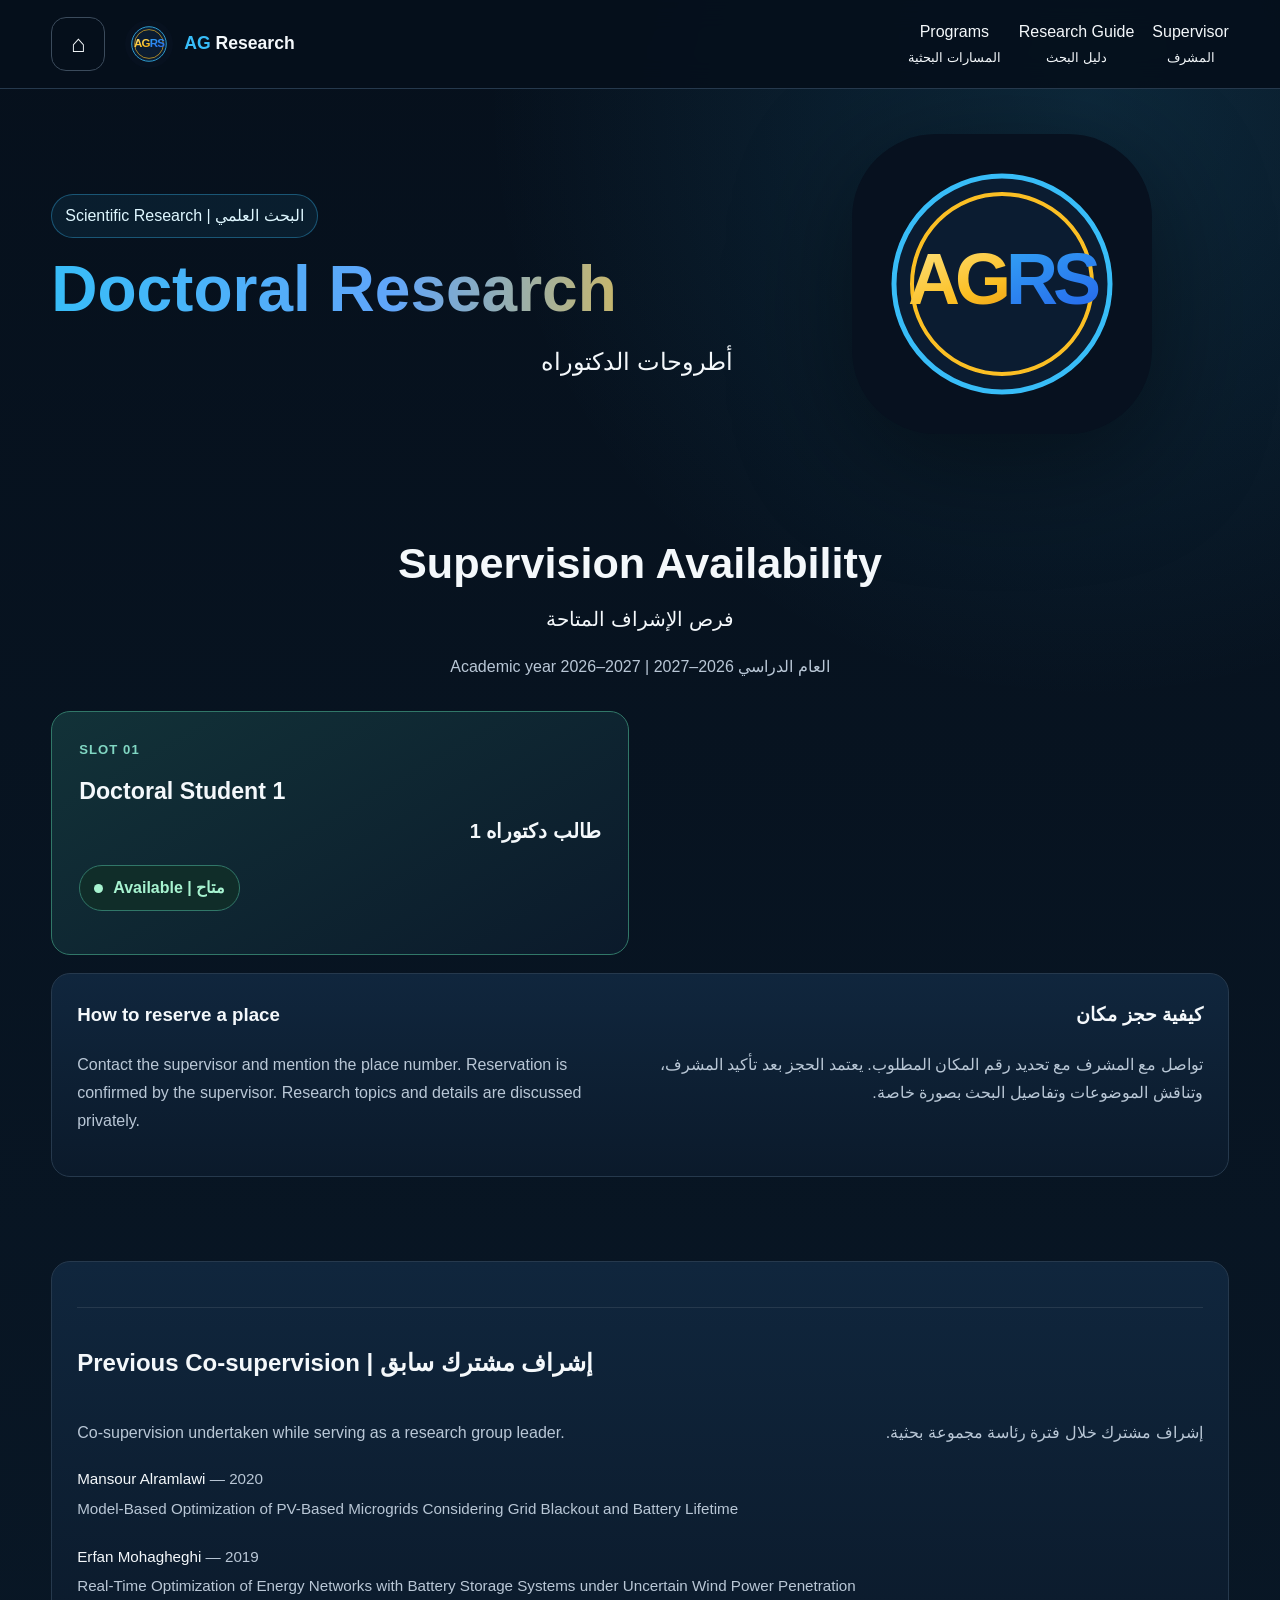
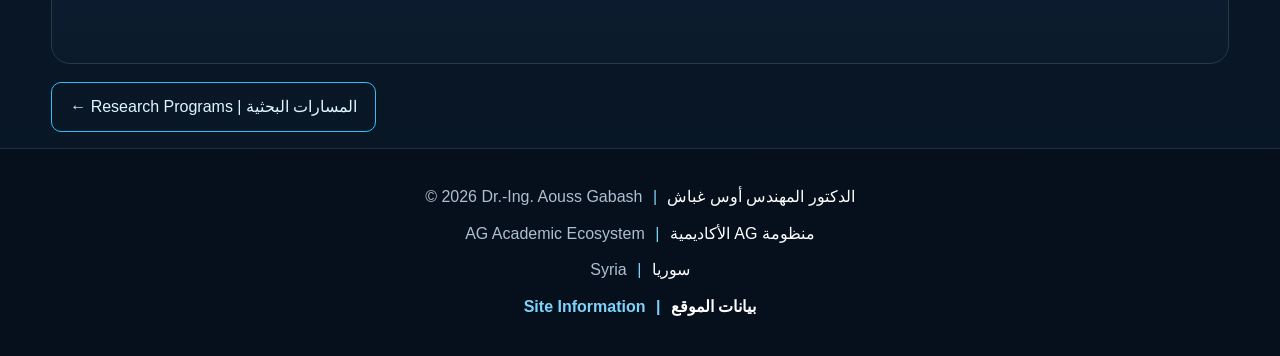
==== doctorate.html @ 70846f4e "Add doctoral thesis titles for previous co-supervised students" ====
<!doctype html><html lang="en" dir="ltr"><head><meta charset="utf-8"><meta name="viewport" content="width=device-width,initial-scale=1"><title>Doctoral Research | AG Research</title><meta name="description" content="أطروحات الدكتوراه والإشراف السابق — Dr.-Ing. Aouss Gabash"><link rel="stylesheet" href="style.css"><style>.previous-supervision{margin:20px 0;padding-top:14px;border-top:1px solid var(--line,#26394d)}.previous-supervision h4{margin:0 0 10px;font-size:1rem}.previous-supervision ul{list-style:none;margin:0;padding:0;font-size:.95rem;line-height:1.7}.previous-supervision li{padding:3px 0;overflow-wrap:anywhere}.previous-supervision .graduation-year{white-space:nowrap;color:#b9c7d6}</style><style>
#supervision-availability .supervision-slot{min-height:0;padding:27px;border-color:#317768;background:linear-gradient(150deg,#123238,#0b1a2b)}
#supervision-availability .supervision-slot .code{color:#81d7c3}
#supervision-availability .supervision-slot .ar{font-size:inherit;font-weight:inherit}
#supervision-availability .supervision-slot>div.ar{font-size:1.25rem;font-weight:700}
#supervision-availability .slot-status{display:inline-flex;align-items:center;gap:10px;color:#a7f3d0;padding:8px 14px;border:1px solid #317768;border-radius:999px;background:#102d29}
.status-dot{width:9px;height:9px;border-radius:50%;background:currentColor}
#supervision-availability .supervision-slot[data-status="reserved"]{border-color:#9b7b35;background:linear-gradient(150deg,#352d20,#0b1a2b)}
#supervision-availability .supervision-slot[data-status="reserved"] .slot-status{color:#fcd34d;border-color:#9b7b35;background:#302817}
#supervision-availability .supervision-slot[data-status="reserved"] .code{color:#fcd34d}
</style><style>.previous-supervision .thesis-title{margin:5px 0 16px;color:#b9c7d6;font-size:.95rem;line-height:1.6}</style></head><body><a class="skip" href="#main">Skip to content | إلى المحتوى</a><header><div class="container"><nav><a class="home" href="https://aoussgabash.com/" aria-label="Official website — الموقع الرسمي">⌂</a><a class="brand" href="index.html"><img src="brand/AGRS.svg" width="48" height="48" alt=""><span><b>AG</b> Research</span></a><div class="navlinks"><a href="index.html#programs">Programs<small>المسارات البحثية</small></a><a href="fundamentals.html">Research Guide<small>دليل البحث</small></a><a href="index.html#author">Supervisor<small>المشرف</small></a></div></nav></div></header><main id="main" class="container"><section class="hero"><div><span class="badge">Scientific Research | البحث العلمي</span><h1 class="gradient">Doctoral Research</h1><div class="hero-ar" lang="ar">أطروحات الدكتوراه</div></div><div class="hero-logo"><img src="brand/AGRS.svg" width="300" height="300" alt="AG Research — البحث العلمي"></div></section><section id="supervision-availability" aria-labelledby="availability-title"><div class="title"><h2 id="availability-title">Supervision Availability</h2><div class="ar" lang="ar" style="text-align:center">فرص الإشراف المتاحة</div><p>Academic year 2026–2027 | العام الدراسي 2026–2027</p></div><div class="course-grid supervision-slots"><article class="course supervision-slot" id="slot-1" data-status="available"><div class="code">SLOT 01</div><h3>Doctoral Student 1</h3><div class="ar" lang="ar" dir="rtl">طالب دكتوراه 1</div><p class="slot-status"><span class="status-dot" aria-hidden="true"></span><strong>Available | متاح</strong></p></article></div><div class="panel"><div class="pair"><div lang="en"><h3>How to reserve a place</h3><p>Contact the supervisor and mention the place number. Reservation is confirmed by the supervisor. Research topics and details are discussed privately.</p></div><div class="ar" lang="ar" dir="rtl"><h3>كيفية حجز مكان</h3><p>تواصل مع المشرف مع تحديد رقم المكان المطلوب. يعتمد الحجز بعد تأكيد المشرف، وتناقش الموضوعات وتفاصيل البحث بصورة خاصة.</p></div></div></div></section><section class="panel"><div class="previous-supervision"><h2>Previous Co-supervision | <span lang="ar" dir="rtl">إشراف مشترك سابق</span></h2><div class="pair"><p lang="en">Co-supervision undertaken while serving as a research group leader.</p><p class="ar" lang="ar" dir="rtl">إشراف مشترك خلال فترة رئاسة مجموعة بحثية.</p></div><ul lang="en" dir="ltr"><li>Mansour Alramlawi <span class="graduation-year">— 2020</span><p class="thesis-title">Model-Based Optimization of PV-Based Microgrids Considering Grid Blackout and Battery Lifetime</p></li><li>Erfan Mohagheghi <span class="graduation-year">— 2019</span><p class="thesis-title">Real-Time Optimization of Energy Networks with Battery Storage Systems under Uncertain Wind Power Penetration</p></li></ul></div></section><p><a class="button" href="index.html#programs">← Research Programs | المسارات البحثية</a></p></main><footer id="ag-central-footer" class="site-footer ag-central-footer">
<div class="ag-central-footer-inner">
<p class="ag-central-footer-line">© 2026 Dr.-Ing. Aouss Gabash <span class="ag-central-footer-sep" aria-hidden="true">|</span> <span class="ag-central-footer-ar" lang="ar" dir="rtl">الدكتور المهندس أوس غباش</span></p>
<p class="ag-central-footer-line">AG Academic Ecosystem <span class="ag-central-footer-sep" aria-hidden="true">|</span> <span class="ag-central-footer-ar" lang="ar" dir="rtl">منظومة AG الأكاديمية</span></p>
<p class="ag-central-footer-line">Syria <span class="ag-central-footer-sep" aria-hidden="true">|</span> <span class="ag-central-footer-ar" lang="ar" dir="rtl">سوريا</span></p>
<p class="ag-central-footer-line"><a class="ag-central-footer-link" href="https://aoussgabash.com/site-information.html">Site Information <span class="ag-central-footer-sep" aria-hidden="true">|</span> <span class="ag-central-footer-ar" lang="ar" dir="rtl">بيانات الموقع</span></a></p>
</div></footer></body></html>
---- style.css ----
:root{--bg:#06101c;--bg2:#091827;--panel:#10263d;--panel2:#0b1a2b;--line:#26394d;--text:#f4f8fb;--muted:#b9c7d6;--blue:#38bdf8;--gold:#fbbf24}
*{box-sizing:border-box}html{scroll-behavior:smooth}body{margin:0;font-family:Arial,Tahoma,sans-serif;background:radial-gradient(circle at 85% 5%,rgba(56,189,248,.14),transparent 28%),linear-gradient(180deg,var(--bg),var(--bg2));color:var(--text);line-height:1.75}.container{width:min(1180px,92%);margin:auto}a{color:inherit;text-decoration:none}
header{position:sticky;top:0;z-index:50;background:rgba(6,16,28,.92);backdrop-filter:blur(14px);border-bottom:1px solid var(--line)}nav{min-height:88px;display:flex;align-items:center;gap:20px}.home{width:54px;height:54px;border:1px solid #3b4b5c;border-radius:15px;display:grid;place-items:center;font-size:24px}.brand{display:flex;align-items:center;gap:11px;font-weight:800}.brand img{width:48px;height:48px;border-radius:50%}.brand span{font-size:1.1rem;line-height:1.35}.brand b{color:var(--blue)}.navlinks{margin-left:auto;display:flex;gap:25px}.navlinks a{text-align:center}.navlinks small{display:block;direction:rtl;font-size:.84rem}
.hero{display:grid;grid-template-columns:1.2fr .8fr;align-items:center;gap:42px;padding:65px 0 35px}.badge{display:inline-flex;padding:7px 13px;border-radius:999px;border:1px solid rgba(56,189,248,.35);background:rgba(56,189,248,.08);color:#dff7ff}.hero h1{font-size:clamp(2.4rem,6vw,4.7rem);line-height:1.05;margin:18px 0}.gradient{background:linear-gradient(90deg,var(--blue),#60a5fa,var(--gold));-webkit-background-clip:text;color:transparent}.hero-ar{direction:rtl;font-size:1.5rem}.hero p{color:var(--muted);max-width:760px}.hero-logo{text-align:center}.hero-logo img{width:min(300px,75vw);border-radius:28%;filter:drop-shadow(0 26px 60px rgba(0,0,0,.42))}
section{padding:48px 0}.title{text-align:center;margin-bottom:30px}.title h2{font-size:clamp(2rem,4vw,2.7rem);margin:0}.title .ar{direction:rtl;font-size:1.25rem}.title p{color:var(--muted)}
.course-grid{display:grid;grid-template-columns:repeat(2,1fr);gap:22px}.course{position:relative;display:block;min-height:260px;padding:27px;background:linear-gradient(180deg,var(--panel),var(--panel2));border:1px solid var(--line);border-radius:19px;transition:.2s}.course:hover{transform:translateY(-5px);border-color:rgba(56,189,248,.65);box-shadow:0 20px 48px rgba(0,0,0,.27)}.course:nth-child(even){border-color:rgba(251,191,36,.34);background:radial-gradient(circle at 90% 10%,rgba(251,191,36,.09),transparent 35%),linear-gradient(180deg,#172333,#0d1926)}.code{color:var(--blue);font-size:.82rem;font-weight:800;letter-spacing:.08em}.course:nth-child(even) .code{color:var(--gold)}.course h3{font-size:1.45rem;margin:9px 0 3px}.course .ar{direction:rtl;text-align:right;font-size:1.25rem;font-weight:700}.course p{color:var(--muted)}.meta{display:flex;gap:10px;flex-wrap:wrap;margin-top:18px;padding-right:155px}.pill{padding:5px 10px;border:1px solid var(--line);border-radius:999px;font-size:.78rem;color:#dff7ff}.open{position:absolute;right:25px;bottom:20px;color:#bae6fd;font-weight:800}.course:nth-child(even) .open{color:#fcd34d}.planned{opacity:.82}.planned .open{color:var(--muted)}.add-course{border-style:dashed;display:flex;align-items:center;justify-content:center;text-align:center;color:var(--muted)}.add-course strong{display:block;color:#fff;font-size:2rem}footer{border-top:1px solid var(--line);padding:48px 0;text-align:center;color:#c8d9ec}.footer-wrap{display:flex;flex-direction:column;align-items:center;gap:12px;font-size:1rem}.site-footer a{color:#55bdf7}.site-footer strong{font-weight:800}
@media(max-width:900px){.navlinks{display:none}.hero{grid-template-columns:1fr;text-align:center}.hero-logo{order:-1}.hero-logo img{width:220px}}@media(max-width:680px){.course-grid{grid-template-columns:1fr}.brand span{font-size:.9rem}.course{padding-bottom:86px}.meta{padding-right:0;margin-bottom:8px}.open{left:27px;right:auto;bottom:22px}}

/* Central footer: exact layout and typography of homepage assets/shared/ag-theme.css */
#ag-central-footer{padding:34px 0;border-top:1px solid rgba(255,255,255,.12);background:#06101c;color:#aebfd0;font-family:Arial,Helvetica,sans-serif}
#ag-central-footer .ag-central-footer-inner{width:min(1120px,calc(100% - 32px));margin-inline:auto;text-align:center}
#ag-central-footer .ag-central-footer-line{margin:0;line-height:1.8}
#ag-central-footer .ag-central-footer-line + .ag-central-footer-line{margin-top:8px}
#ag-central-footer .ag-central-footer-ar{color:#fff;direction:rtl;unicode-bidi:isolate;font-family:Tahoma,Arial,sans-serif}
#ag-central-footer .ag-central-footer-sep{margin-inline:6px;color:#7dd3fc}
#ag-central-footer .ag-central-footer-link{color:#7dd3fc;text-decoration:none;font-weight:700}
#ag-central-footer .ag-central-footer-link:hover{color:#fff;text-decoration:underline}
@media(max-width:680px){#ag-central-footer{padding:30px 0}#ag-central-footer .ag-central-footer-inner{width:min(1120px,calc(100% - 24px));font-size:.92rem}}

.actions{display:flex;flex-wrap:wrap;gap:12px;margin-top:22px}.button{display:inline-block;padding:10px 18px;border:1px solid var(--blue);border-radius:10px;color:#dff7ff}.button:hover{background:#16364d}.ar{direction:rtl;text-align:right}.pair{display:grid;grid-template-columns:1fr 1fr;gap:24px}.panel{padding:25px;border:1px solid var(--line);border-radius:19px;background:linear-gradient(180deg,var(--panel),var(--panel2));margin:18px 0}.panel h3{margin-top:0}.panel p{color:var(--muted)}.skip{position:absolute;left:-9999px}.skip:focus{left:10px;top:10px;z-index:99;background:#10263d;padding:15px}a:focus-visible,summary:focus-visible{outline:3px solid var(--gold);outline-offset:5px}summary{cursor:pointer;font-weight:700;padding:8px}.hero{padding-top:45px}.hero h1{font-size:clamp(2.3rem,5vw,4.3rem)}.navlinks{gap:18px}.open{position:static;display:block;margin-top:20px}.meta{padding-right:0}.course{min-height:250px}.subnav{display:flex;flex-wrap:wrap;gap:10px;padding-bottom:20px}.subnav a{color:var(--blue)}@media(max-width:900px){nav{flex-wrap:wrap;padding:12px 0;gap:12px}.navlinks{display:flex;width:100%;justify-content:center;gap:16px;font-size:.85rem}.hero-logo img{width:170px}.pair{grid-template-columns:1fr;gap:4px}.hero{gap:15px;padding-top:25px}.actions{justify-content:center}header{position:relative}}
/* Research introduction and complete bilingual areas */
.research-intro{margin-top:24px}.hero .research-intro p{font-family:Arial,Tahoma,sans-serif;font-size:1.08rem;line-height:1.9;font-weight:400;margin:0;max-width:none}.hero .research-intro p+p{margin-top:14px;padding-top:14px;border-top:1px solid var(--line)}.research-intro [lang="en"]{text-align:left}.research-intro [lang="ar"]{text-align:right}.research-areas{padding-top:24px}.research-area-list{list-style:none;padding:0;margin:0;border:1px solid var(--line);border-radius:19px;overflow:hidden;background:linear-gradient(180deg,var(--panel),var(--panel2))}.research-area-list li{display:grid;grid-template-columns:36px minmax(0,1fr) minmax(0,1fr);gap:22px;align-items:center;padding:21px 25px}.research-area-list li+li{border-top:1px solid var(--line)}.research-area-list li:nth-child(even){background:rgba(251,191,36,.035)}.research-area-list li>span:not(.area-number){font-family:Arial,Tahoma,sans-serif;font-size:1.05rem;line-height:1.8;font-weight:500;overflow-wrap:anywhere}.research-area-list [lang="ar"]{text-align:right}.area-number{font-size:.85rem;font-weight:700;color:var(--blue)}.research-area-list li:nth-child(even) .area-number{color:var(--gold)}@media(max-width:680px){.research-area-list li{grid-template-columns:28px minmax(0,1fr);gap:7px 12px;padding:18px}.area-number{grid-row:1 / 3;align-self:start}.research-area-list [lang="ar"]{grid-column:2}.hero .research-intro p{font-size:1rem}}

/* Academic progression across five research levels. */
#programs .course{opacity:1;border-color:var(--program-border);background:radial-gradient(circle at 90% 8%,var(--program-glow),transparent 65%),linear-gradient(160deg,var(--program-top),#0b1a2b)}
#programs .course:nth-child(1){--program-accent:#38bdf8;--program-border:#327da0;--program-glow:rgba(56,189,248,.13);--program-top:#102d43}
#programs .course:nth-child(4){--program-accent:#d5d2a4;--program-border:#858565;--program-glow:rgba(213,210,164,.12);--program-top:#252e32}
#programs .course:nth-child(5){--program-accent:#fbbf24;--program-border:#b58a2b;--program-glow:rgba(251,191,36,.20);--program-top:#3b3020}
#programs .course .code,#programs .course .open{color:var(--program-accent)}
#programs .course .pill{border-color:var(--program-border);color:var(--program-accent)}
#programs .course:hover{border-color:var(--program-accent)}

#programs .course:nth-child(2){--program-accent:#8ecfc6;--program-border:#5b9694;--program-glow:rgba(142,207,198,.14);--program-top:#19343c}

#programs .course:nth-child(3){--program-accent:#b4d0b5;--program-border:#748d78;--program-glow:rgba(180,208,181,.14);--program-top:#233531}
.academic-timeline{list-style:none;padding:0 0 0 28px;margin:30px 0 0 10px;border-left:3px solid #489ebd}
.academic-timeline>li{position:relative;padding:20px 24px;margin-bottom:18px;background:linear-gradient(120deg,#10263d,#0b1a2b);border:1px solid var(--line);border-radius:14px}
.academic-timeline>li:before{content:"";position:absolute;left:-37px;top:29px;width:13px;height:13px;border-radius:50%;background:#38bdf8;border:2px solid var(--bg)}
#academic-path h3{font-size:1.15rem;margin:0 0 10px}#academic-path p{color:var(--muted);margin:8px 0;line-height:1.85}#academic-path .ar{font-size:inherit;font-weight:inherit}
.path-junction{padding:22px;margin:25px 0;border:1px solid #739485;border-radius:12px;background:#172b30}
.postgraduate-routes{display:grid;grid-template-columns:1fr 1fr;gap:24px;align-items:start}
.postgraduate-routes article{padding:24px;border:1px solid #748d78;border-radius:16px;background:linear-gradient(135deg,#233531,#0b1a2b)}
.postgraduate-routes .pair{grid-template-columns:1fr;gap:14px}.postgraduate-routes .pair>div+div{border-top:1px solid var(--line);padding-top:14px}
.postgraduate-routes .path-master{border-color:#858565;background:linear-gradient(135deg,#35352a,#0b1a2b)}
.postgraduate-routes .path-doctorate{border-color:#b58a2b;background:linear-gradient(135deg,#3b3020,#0b1a2b)}
#academic-path .duration{color:#e5dbb4;font-weight:700}.path-doctorate h3{color:#fbbf24}.path-arrow{text-align:center;font-size:2rem;color:#fbbf24;padding:10px}.path-note{margin-top:24px;padding:18px 22px;border-top:1px solid var(--line);font-size:.9rem}
@media(max-width:680px){.postgraduate-routes{grid-template-columns:1fr}.academic-timeline{padding-left:21px;margin-left:6px}.academic-timeline>li{padding:18px}.academic-timeline>li:before{left:-30px}.path-junction{padding:18px}}
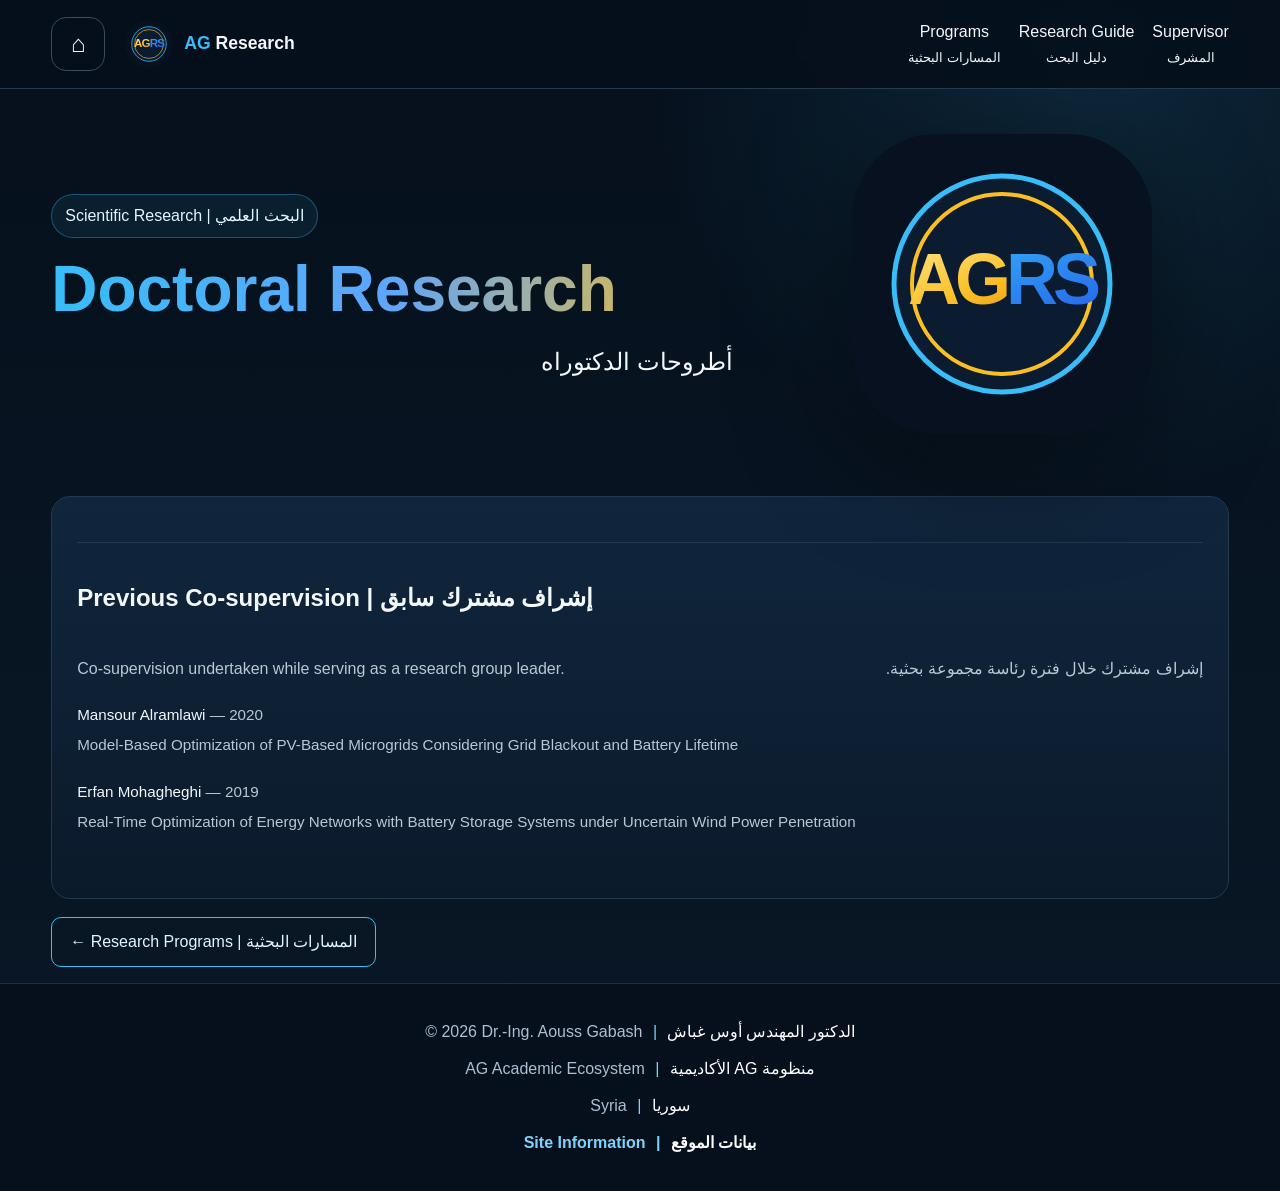
==== commit bde8f13d: "Remove supervision availability and retain previous student records" ====
--- a/doctorate.html
+++ b/doctorate.html
@@ -1,14 +1,4 @@
-<!doctype html><html lang="en" dir="ltr"><head><meta charset="utf-8"><meta name="viewport" content="width=device-width,initial-scale=1"><title>Doctoral Research | AG Research</title><meta name="description" content="أطروحات الدكتوراه والإشراف السابق — Dr.-Ing. Aouss Gabash"><link rel="stylesheet" href="style.css"><style>.previous-supervision{margin:20px 0;padding-top:14px;border-top:1px solid var(--line,#26394d)}.previous-supervision h4{margin:0 0 10px;font-size:1rem}.previous-supervision ul{list-style:none;margin:0;padding:0;font-size:.95rem;line-height:1.7}.previous-supervision li{padding:3px 0;overflow-wrap:anywhere}.previous-supervision .graduation-year{white-space:nowrap;color:#b9c7d6}</style><style>
-#supervision-availability .supervision-slot{min-height:0;padding:27px;border-color:#317768;background:linear-gradient(150deg,#123238,#0b1a2b)}
-#supervision-availability .supervision-slot .code{color:#81d7c3}
-#supervision-availability .supervision-slot .ar{font-size:inherit;font-weight:inherit}
-#supervision-availability .supervision-slot>div.ar{font-size:1.25rem;font-weight:700}
-#supervision-availability .slot-status{display:inline-flex;align-items:center;gap:10px;color:#a7f3d0;padding:8px 14px;border:1px solid #317768;border-radius:999px;background:#102d29}
-.status-dot{width:9px;height:9px;border-radius:50%;background:currentColor}
-#supervision-availability .supervision-slot[data-status="reserved"]{border-color:#9b7b35;background:linear-gradient(150deg,#352d20,#0b1a2b)}
-#supervision-availability .supervision-slot[data-status="reserved"] .slot-status{color:#fcd34d;border-color:#9b7b35;background:#302817}
-#supervision-availability .supervision-slot[data-status="reserved"] .code{color:#fcd34d}
-</style><style>.previous-supervision .thesis-title{margin:5px 0 16px;color:#b9c7d6;font-size:.95rem;line-height:1.6}</style></head><body><a class="skip" href="#main">Skip to content | إلى المحتوى</a><header><div class="container"><nav><a class="home" href="https://aoussgabash.com/" aria-label="Official website — الموقع الرسمي">⌂</a><a class="brand" href="index.html"><img src="brand/AGRS.svg" width="48" height="48" alt=""><span><b>AG</b> Research</span></a><div class="navlinks"><a href="index.html#programs">Programs<small>المسارات البحثية</small></a><a href="fundamentals.html">Research Guide<small>دليل البحث</small></a><a href="index.html#author">Supervisor<small>المشرف</small></a></div></nav></div></header><main id="main" class="container"><section class="hero"><div><span class="badge">Scientific Research | البحث العلمي</span><h1 class="gradient">Doctoral Research</h1><div class="hero-ar" lang="ar">أطروحات الدكتوراه</div></div><div class="hero-logo"><img src="brand/AGRS.svg" width="300" height="300" alt="AG Research — البحث العلمي"></div></section><section id="supervision-availability" aria-labelledby="availability-title"><div class="title"><h2 id="availability-title">Supervision Availability</h2><div class="ar" lang="ar" style="text-align:center">فرص الإشراف المتاحة</div><p>Academic year 2026–2027 | العام الدراسي 2026–2027</p></div><div class="course-grid supervision-slots"><article class="course supervision-slot" id="slot-1" data-status="available"><div class="code">SLOT 01</div><h3>Doctoral Student 1</h3><div class="ar" lang="ar" dir="rtl">طالب دكتوراه 1</div><p class="slot-status"><span class="status-dot" aria-hidden="true"></span><strong>Available | متاح</strong></p></article></div><div class="panel"><div class="pair"><div lang="en"><h3>How to reserve a place</h3><p>Contact the supervisor and mention the place number. Reservation is confirmed by the supervisor. Research topics and details are discussed privately.</p></div><div class="ar" lang="ar" dir="rtl"><h3>كيفية حجز مكان</h3><p>تواصل مع المشرف مع تحديد رقم المكان المطلوب. يعتمد الحجز بعد تأكيد المشرف، وتناقش الموضوعات وتفاصيل البحث بصورة خاصة.</p></div></div></div></section><section class="panel"><div class="previous-supervision"><h2>Previous Co-supervision | <span lang="ar" dir="rtl">إشراف مشترك سابق</span></h2><div class="pair"><p lang="en">Co-supervision undertaken while serving as a research group leader.</p><p class="ar" lang="ar" dir="rtl">إشراف مشترك خلال فترة رئاسة مجموعة بحثية.</p></div><ul lang="en" dir="ltr"><li>Mansour Alramlawi <span class="graduation-year">— 2020</span><p class="thesis-title">Model-Based Optimization of PV-Based Microgrids Considering Grid Blackout and Battery Lifetime</p></li><li>Erfan Mohagheghi <span class="graduation-year">— 2019</span><p class="thesis-title">Real-Time Optimization of Energy Networks with Battery Storage Systems under Uncertain Wind Power Penetration</p></li></ul></div></section><p><a class="button" href="index.html#programs">← Research Programs | المسارات البحثية</a></p></main><footer id="ag-central-footer" class="site-footer ag-central-footer">
+<!doctype html><html lang="en" dir="ltr"><head><meta charset="utf-8"><meta name="viewport" content="width=device-width,initial-scale=1"><title>Doctoral Research | AG Research</title><meta name="description" content="أطروحات الدكتوراه والإشراف السابق — Dr.-Ing. Aouss Gabash"><link rel="stylesheet" href="style.css"><style>.previous-supervision{margin:20px 0;padding-top:14px;border-top:1px solid var(--line,#26394d)}.previous-supervision h4{margin:0 0 10px;font-size:1rem}.previous-supervision ul{list-style:none;margin:0;padding:0;font-size:.95rem;line-height:1.7}.previous-supervision li{padding:3px 0;overflow-wrap:anywhere}.previous-supervision .graduation-year{white-space:nowrap;color:#b9c7d6}</style><style>.previous-supervision .thesis-title{margin:5px 0 16px;color:#b9c7d6;font-size:.95rem;line-height:1.6}</style></head><body><a class="skip" href="#main">Skip to content | إلى المحتوى</a><header><div class="container"><nav><a class="home" href="https://aoussgabash.com/" aria-label="Official website — الموقع الرسمي">⌂</a><a class="brand" href="index.html"><img src="brand/AGRS.svg" width="48" height="48" alt=""><span><b>AG</b> Research</span></a><div class="navlinks"><a href="index.html#programs">Programs<small>المسارات البحثية</small></a><a href="fundamentals.html">Research Guide<small>دليل البحث</small></a><a href="index.html#author">Supervisor<small>المشرف</small></a></div></nav></div></header><main id="main" class="container"><section class="hero"><div><span class="badge">Scientific Research | البحث العلمي</span><h1 class="gradient">Doctoral Research</h1><div class="hero-ar" lang="ar">أطروحات الدكتوراه</div></div><div class="hero-logo"><img src="brand/AGRS.svg" width="300" height="300" alt="AG Research — البحث العلمي"></div></section><section class="panel"><div class="previous-supervision"><h2>Previous Co-supervision | <span lang="ar" dir="rtl">إشراف مشترك سابق</span></h2><div class="pair"><p lang="en">Co-supervision undertaken while serving as a research group leader.</p><p class="ar" lang="ar" dir="rtl">إشراف مشترك خلال فترة رئاسة مجموعة بحثية.</p></div><ul lang="en" dir="ltr"><li>Mansour Alramlawi <span class="graduation-year">— 2020</span><p class="thesis-title">Model-Based Optimization of PV-Based Microgrids Considering Grid Blackout and Battery Lifetime</p></li><li>Erfan Mohagheghi <span class="graduation-year">— 2019</span><p class="thesis-title">Real-Time Optimization of Energy Networks with Battery Storage Systems under Uncertain Wind Power Penetration</p></li></ul></div></section><p><a class="button" href="index.html#programs">← Research Programs | المسارات البحثية</a></p></main><footer id="ag-central-footer" class="site-footer ag-central-footer">
 <div class="ag-central-footer-inner">
 <p class="ag-central-footer-line">© 2026 Dr.-Ing. Aouss Gabash <span class="ag-central-footer-sep" aria-hidden="true">|</span> <span class="ag-central-footer-ar" lang="ar" dir="rtl">الدكتور المهندس أوس غباش</span></p>
 <p class="ag-central-footer-line">AG Academic Ecosystem <span class="ag-central-footer-sep" aria-hidden="true">|</span> <span class="ag-central-footer-ar" lang="ar" dir="rtl">منظومة AG الأكاديمية</span></p>
--- a/style.css
+++ b/style.css
@@ -22,27 +22,44 @@
 /* Research introduction and complete bilingual areas */
 .research-intro{margin-top:24px}.hero .research-intro p{font-family:Arial,Tahoma,sans-serif;font-size:1.08rem;line-height:1.9;font-weight:400;margin:0;max-width:none}.hero .research-intro p+p{margin-top:14px;padding-top:14px;border-top:1px solid var(--line)}.research-intro [lang="en"]{text-align:left}.research-intro [lang="ar"]{text-align:right}.research-areas{padding-top:24px}.research-area-list{list-style:none;padding:0;margin:0;border:1px solid var(--line);border-radius:19px;overflow:hidden;background:linear-gradient(180deg,var(--panel),var(--panel2))}.research-area-list li{display:grid;grid-template-columns:36px minmax(0,1fr) minmax(0,1fr);gap:22px;align-items:center;padding:21px 25px}.research-area-list li+li{border-top:1px solid var(--line)}.research-area-list li:nth-child(even){background:rgba(251,191,36,.035)}.research-area-list li>span:not(.area-number){font-family:Arial,Tahoma,sans-serif;font-size:1.05rem;line-height:1.8;font-weight:500;overflow-wrap:anywhere}.research-area-list [lang="ar"]{text-align:right}.area-number{font-size:.85rem;font-weight:700;color:var(--blue)}.research-area-list li:nth-child(even) .area-number{color:var(--gold)}@media(max-width:680px){.research-area-list li{grid-template-columns:28px minmax(0,1fr);gap:7px 12px;padding:18px}.area-number{grid-row:1 / 3;align-self:start}.research-area-list [lang="ar"]{grid-column:2}.hero .research-intro p{font-size:1rem}}
 
-/* Academic progression across five research levels. */
+/* Academic progression across four research levels. */
 #programs .course{opacity:1;border-color:var(--program-border);background:radial-gradient(circle at 90% 8%,var(--program-glow),transparent 65%),linear-gradient(160deg,var(--program-top),#0b1a2b)}
-#programs .course:nth-child(1){--program-accent:#38bdf8;--program-border:#327da0;--program-glow:rgba(56,189,248,.13);--program-top:#102d43}
-#programs .course:nth-child(4){--program-accent:#d5d2a4;--program-border:#858565;--program-glow:rgba(213,210,164,.12);--program-top:#252e32}
-#programs .course:nth-child(5){--program-accent:#fbbf24;--program-border:#b58a2b;--program-glow:rgba(251,191,36,.20);--program-top:#3b3020}
+#programs .course:nth-child(1),#academic-path .academic-timeline>li:nth-child(3){--program-accent:#38bdf8;--program-border:#327da0;--program-glow:rgba(56,189,248,.13);--program-top:#102d43}
+#programs .course:nth-child(3),#academic-path .path-master{--program-accent:#d5d2a4;--program-border:#858565;--program-glow:rgba(213,210,164,.12);--program-top:#252e32}
+#programs .course:nth-child(4),#academic-path .path-doctorate{--program-accent:#fbbf24;--program-border:#b58a2b;--program-glow:rgba(251,191,36,.20);--program-top:#3b3020}
 #programs .course .code,#programs .course .open{color:var(--program-accent)}
 #programs .course .pill{border-color:var(--program-border);color:var(--program-accent)}
 #programs .course:hover{border-color:var(--program-accent)}
 
-#programs .course:nth-child(2){--program-accent:#8ecfc6;--program-border:#5b9694;--program-glow:rgba(142,207,198,.14);--program-top:#19343c}
+#programs .course:nth-child(2),#academic-path .academic-timeline>li:nth-child(5){--program-accent:#8ecfc6;--program-border:#5b9694;--program-glow:rgba(142,207,198,.14);--program-top:#19343c}
 
-#programs .course:nth-child(3){--program-accent:#b4d0b5;--program-border:#748d78;--program-glow:rgba(180,208,181,.14);--program-top:#233531}
+
 .academic-timeline{list-style:none;padding:0 0 0 28px;margin:30px 0 0 10px;border-left:3px solid #489ebd}
 .academic-timeline>li{position:relative;padding:20px 24px;margin-bottom:18px;background:linear-gradient(120deg,#10263d,#0b1a2b);border:1px solid var(--line);border-radius:14px}
 .academic-timeline>li:before{content:"";position:absolute;left:-37px;top:29px;width:13px;height:13px;border-radius:50%;background:#38bdf8;border:2px solid var(--bg)}
 #academic-path h3{font-size:1.15rem;margin:0 0 10px}#academic-path p{color:var(--muted);margin:8px 0;line-height:1.85}#academic-path .ar{font-size:inherit;font-weight:inherit}
 .path-junction{padding:22px;margin:25px 0;border:1px solid #739485;border-radius:12px;background:#172b30}
-.postgraduate-routes{display:grid;grid-template-columns:1fr 1fr;gap:24px;align-items:start}
+.postgraduate-routes{display:grid;grid-template-columns:1fr;gap:24px;align-items:start}
 .postgraduate-routes article{padding:24px;border:1px solid #748d78;border-radius:16px;background:linear-gradient(135deg,#233531,#0b1a2b)}
 .postgraduate-routes .pair{grid-template-columns:1fr;gap:14px}.postgraduate-routes .pair>div+div{border-top:1px solid var(--line);padding-top:14px}
 .postgraduate-routes .path-master{border-color:#858565;background:linear-gradient(135deg,#35352a,#0b1a2b)}
 .postgraduate-routes .path-doctorate{border-color:#b58a2b;background:linear-gradient(135deg,#3b3020,#0b1a2b)}
 #academic-path .duration{color:#e5dbb4;font-weight:700}.path-doctorate h3{color:#fbbf24}.path-arrow{text-align:center;font-size:2rem;color:#fbbf24;padding:10px}.path-note{margin-top:24px;padding:18px 22px;border-top:1px solid var(--line);font-size:.9rem}
 @media(max-width:680px){.postgraduate-routes{grid-template-columns:1fr}.academic-timeline{padding-left:21px;margin-left:6px}.academic-timeline>li{padding:18px}.academic-timeline>li:before{left:-30px}.path-junction{padding:18px}}
+
+/* Match academic milestones to their research program colors. */
+#academic-path .academic-timeline>li:nth-child(3),
+#academic-path .academic-timeline>li:nth-child(5),
+#academic-path .path-master,
+#academic-path .path-doctorate{
+border-color:var(--program-border);
+background:radial-gradient(circle at 90% 8%,var(--program-glow),transparent 65%),linear-gradient(160deg,var(--program-top),#0b1a2b);
+}
+#academic-path .academic-timeline>li:nth-child(3) h3,
+#academic-path .academic-timeline>li:nth-child(5) h3,
+#academic-path .path-master h3,
+#academic-path .path-doctorate h3,
+#academic-path .path-master .duration,
+#academic-path .path-doctorate .duration{color:var(--program-accent)}
+#academic-path .academic-timeline>li:nth-child(3):before,
+#academic-path .academic-timeline>li:nth-child(5):before{background:var(--program-accent)}
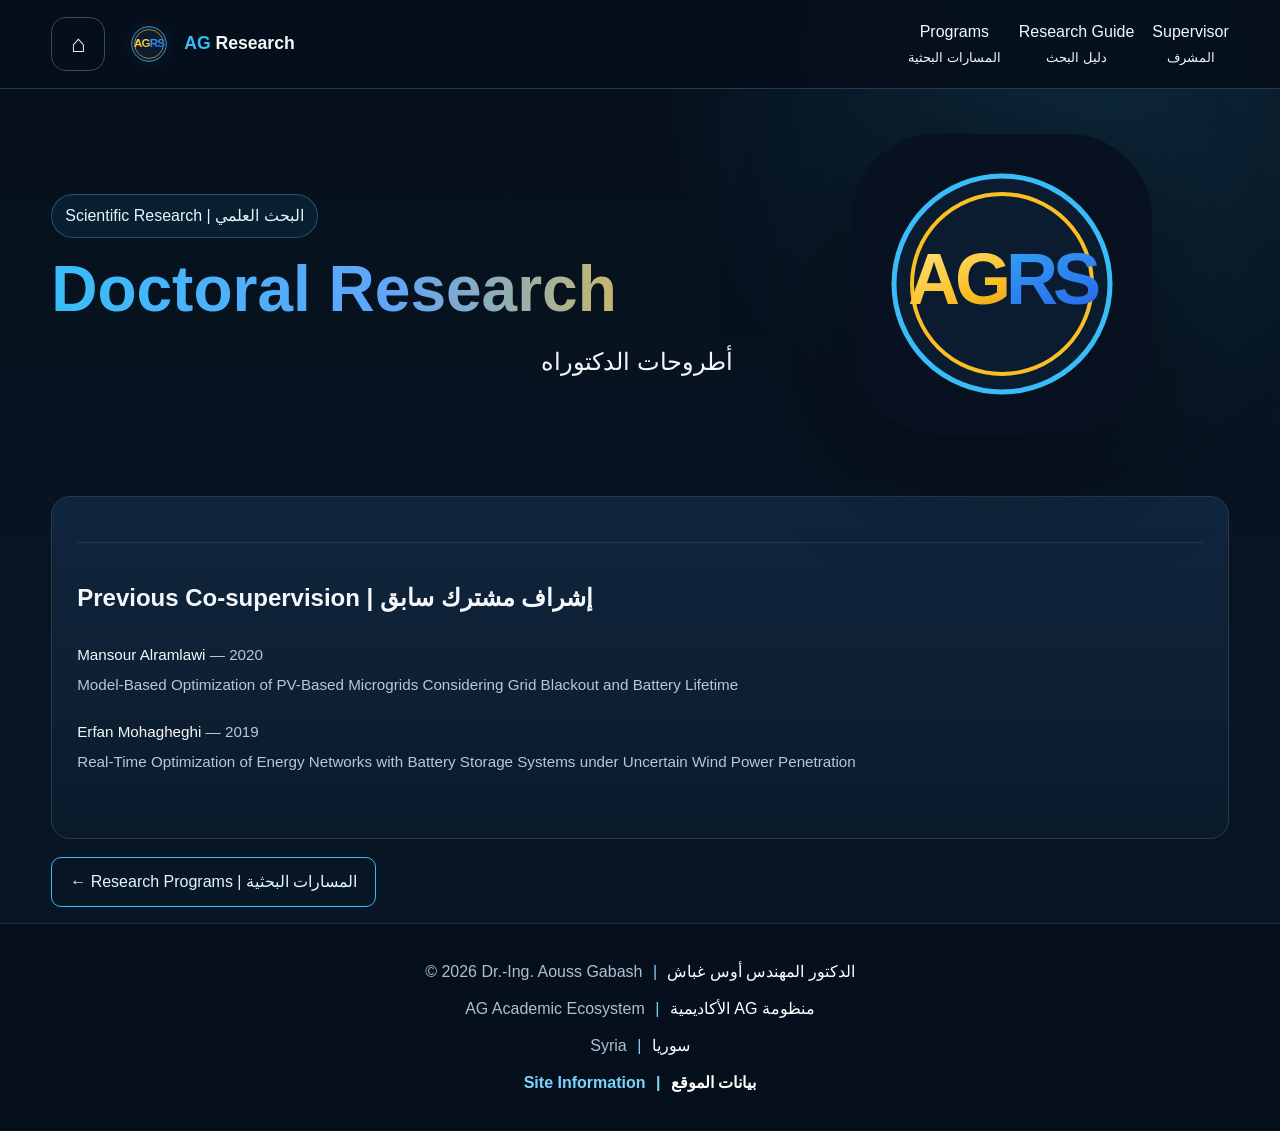
==== commit 552e0fad: "Remove bilingual research group leader note from doctorate page" ====
--- a/doctorate.html
+++ b/doctorate.html
@@ -1,4 +1,4 @@
-<!doctype html><html lang="en" dir="ltr"><head><meta charset="utf-8"><meta name="viewport" content="width=device-width,initial-scale=1"><title>Doctoral Research | AG Research</title><meta name="description" content="أطروحات الدكتوراه والإشراف السابق — Dr.-Ing. Aouss Gabash"><link rel="stylesheet" href="style.css"><style>.previous-supervision{margin:20px 0;padding-top:14px;border-top:1px solid var(--line,#26394d)}.previous-supervision h4{margin:0 0 10px;font-size:1rem}.previous-supervision ul{list-style:none;margin:0;padding:0;font-size:.95rem;line-height:1.7}.previous-supervision li{padding:3px 0;overflow-wrap:anywhere}.previous-supervision .graduation-year{white-space:nowrap;color:#b9c7d6}</style><style>.previous-supervision .thesis-title{margin:5px 0 16px;color:#b9c7d6;font-size:.95rem;line-height:1.6}</style></head><body><a class="skip" href="#main">Skip to content | إلى المحتوى</a><header><div class="container"><nav><a class="home" href="https://aoussgabash.com/" aria-label="Official website — الموقع الرسمي">⌂</a><a class="brand" href="index.html"><img src="brand/AGRS.svg" width="48" height="48" alt=""><span><b>AG</b> Research</span></a><div class="navlinks"><a href="index.html#programs">Programs<small>المسارات البحثية</small></a><a href="fundamentals.html">Research Guide<small>دليل البحث</small></a><a href="index.html#author">Supervisor<small>المشرف</small></a></div></nav></div></header><main id="main" class="container"><section class="hero"><div><span class="badge">Scientific Research | البحث العلمي</span><h1 class="gradient">Doctoral Research</h1><div class="hero-ar" lang="ar">أطروحات الدكتوراه</div></div><div class="hero-logo"><img src="brand/AGRS.svg" width="300" height="300" alt="AG Research — البحث العلمي"></div></section><section class="panel"><div class="previous-supervision"><h2>Previous Co-supervision | <span lang="ar" dir="rtl">إشراف مشترك سابق</span></h2><div class="pair"><p lang="en">Co-supervision undertaken while serving as a research group leader.</p><p class="ar" lang="ar" dir="rtl">إشراف مشترك خلال فترة رئاسة مجموعة بحثية.</p></div><ul lang="en" dir="ltr"><li>Mansour Alramlawi <span class="graduation-year">— 2020</span><p class="thesis-title">Model-Based Optimization of PV-Based Microgrids Considering Grid Blackout and Battery Lifetime</p></li><li>Erfan Mohagheghi <span class="graduation-year">— 2019</span><p class="thesis-title">Real-Time Optimization of Energy Networks with Battery Storage Systems under Uncertain Wind Power Penetration</p></li></ul></div></section><p><a class="button" href="index.html#programs">← Research Programs | المسارات البحثية</a></p></main><footer id="ag-central-footer" class="site-footer ag-central-footer">
+<!doctype html><html lang="en" dir="ltr"><head><meta charset="utf-8"><meta name="viewport" content="width=device-width,initial-scale=1"><title>Doctoral Research | AG Research</title><meta name="description" content="أطروحات الدكتوراه والإشراف السابق — Dr.-Ing. Aouss Gabash"><link rel="stylesheet" href="style.css"><style>.previous-supervision{margin:20px 0;padding-top:14px;border-top:1px solid var(--line,#26394d)}.previous-supervision h4{margin:0 0 10px;font-size:1rem}.previous-supervision ul{list-style:none;margin:0;padding:0;font-size:.95rem;line-height:1.7}.previous-supervision li{padding:3px 0;overflow-wrap:anywhere}.previous-supervision .graduation-year{white-space:nowrap;color:#b9c7d6}</style><style>.previous-supervision .thesis-title{margin:5px 0 16px;color:#b9c7d6;font-size:.95rem;line-height:1.6}</style></head><body><a class="skip" href="#main">Skip to content | إلى المحتوى</a><header><div class="container"><nav><a class="home" href="https://aoussgabash.com/" aria-label="Official website — الموقع الرسمي">⌂</a><a class="brand" href="index.html"><img src="brand/AGRS.svg" width="48" height="48" alt=""><span><b>AG</b> Research</span></a><div class="navlinks"><a href="index.html#programs">Programs<small>المسارات البحثية</small></a><a href="fundamentals.html">Research Guide<small>دليل البحث</small></a><a href="index.html#author">Supervisor<small>المشرف</small></a></div></nav></div></header><main id="main" class="container"><section class="hero"><div><span class="badge">Scientific Research | البحث العلمي</span><h1 class="gradient">Doctoral Research</h1><div class="hero-ar" lang="ar">أطروحات الدكتوراه</div></div><div class="hero-logo"><img src="brand/AGRS.svg" width="300" height="300" alt="AG Research — البحث العلمي"></div></section><section class="panel"><div class="previous-supervision"><h2>Previous Co-supervision | <span lang="ar" dir="rtl">إشراف مشترك سابق</span></h2><ul lang="en" dir="ltr"><li>Mansour Alramlawi <span class="graduation-year">— 2020</span><p class="thesis-title">Model-Based Optimization of PV-Based Microgrids Considering Grid Blackout and Battery Lifetime</p></li><li>Erfan Mohagheghi <span class="graduation-year">— 2019</span><p class="thesis-title">Real-Time Optimization of Energy Networks with Battery Storage Systems under Uncertain Wind Power Penetration</p></li></ul></div></section><p><a class="button" href="index.html#programs">← Research Programs | المسارات البحثية</a></p></main><footer id="ag-central-footer" class="site-footer ag-central-footer">
 <div class="ag-central-footer-inner">
 <p class="ag-central-footer-line">© 2026 Dr.-Ing. Aouss Gabash <span class="ag-central-footer-sep" aria-hidden="true">|</span> <span class="ag-central-footer-ar" lang="ar" dir="rtl">الدكتور المهندس أوس غباش</span></p>
 <p class="ag-central-footer-line">AG Academic Ecosystem <span class="ag-central-footer-sep" aria-hidden="true">|</span> <span class="ag-central-footer-ar" lang="ar" dir="rtl">منظومة AG الأكاديمية</span></p>
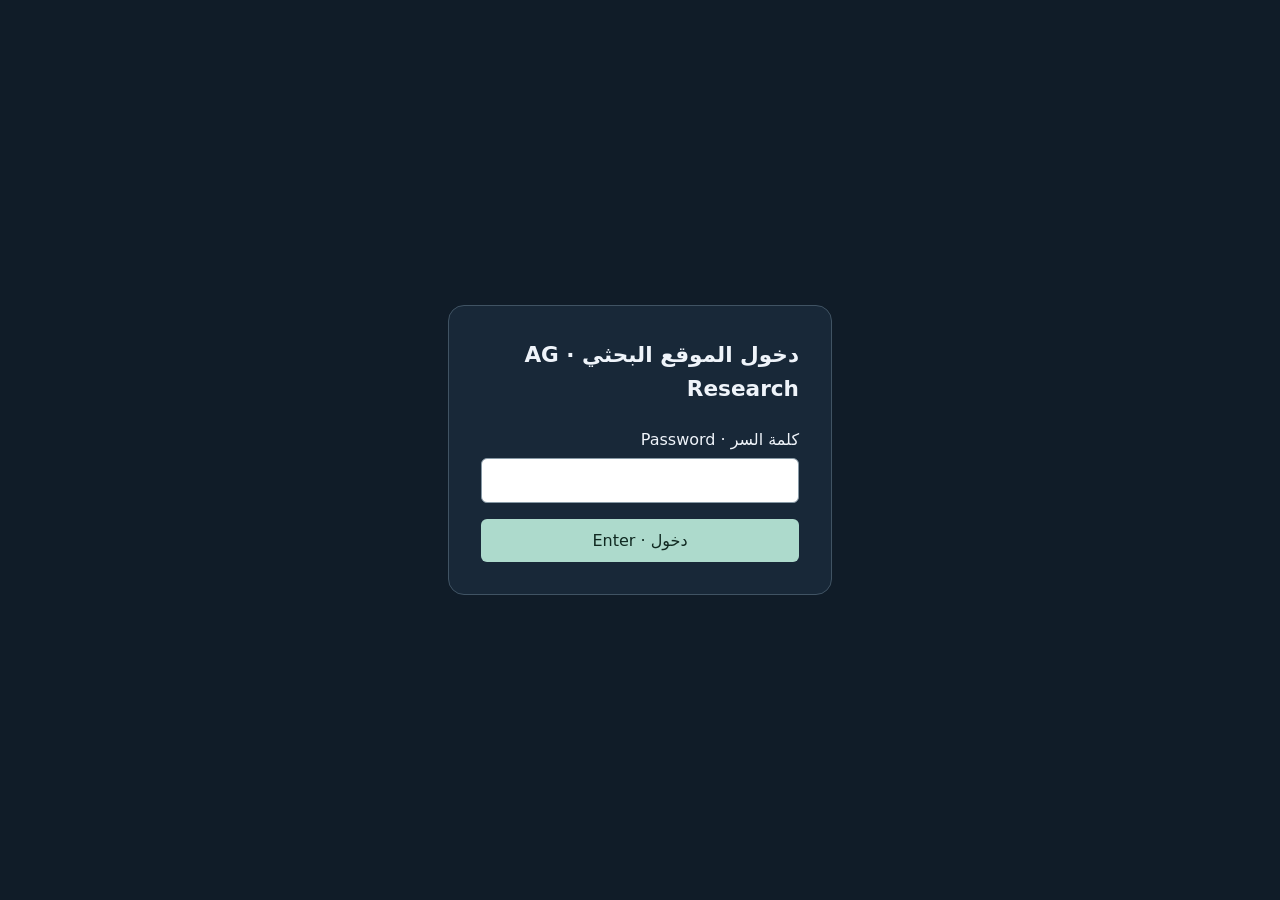
==== commit 24165c92: "Protect all research site pages with a shared password" ====
--- a/doctorate.html
+++ b/doctorate.html
@@ -1,7 +1 @@
-<!doctype html><html lang="en" dir="ltr"><head><meta charset="utf-8"><meta name="viewport" content="width=device-width,initial-scale=1"><title>Doctoral Research | AG Research</title><meta name="description" content="أطروحات الدكتوراه والإشراف السابق — Dr.-Ing. Aouss Gabash"><link rel="stylesheet" href="style.css"><style>.previous-supervision{margin:20px 0;padding-top:14px;border-top:1px solid var(--line,#26394d)}.previous-supervision h4{margin:0 0 10px;font-size:1rem}.previous-supervision ul{list-style:none;margin:0;padding:0;font-size:.95rem;line-height:1.7}.previous-supervision li{padding:3px 0;overflow-wrap:anywhere}.previous-supervision .graduation-year{white-space:nowrap;color:#b9c7d6}</style><style>.previous-supervision .thesis-title{margin:5px 0 16px;color:#b9c7d6;font-size:.95rem;line-height:1.6}</style></head><body><a class="skip" href="#main">Skip to content | إلى المحتوى</a><header><div class="container"><nav><a class="home" href="https://aoussgabash.com/" aria-label="Official website — الموقع الرسمي">⌂</a><a class="brand" href="index.html"><img src="brand/AGRS.svg" width="48" height="48" alt=""><span><b>AG</b> Research</span></a><div class="navlinks"><a href="index.html#programs">Programs<small>المسارات البحثية</small></a><a href="fundamentals.html">Research Guide<small>دليل البحث</small></a><a href="index.html#author">Supervisor<small>المشرف</small></a></div></nav></div></header><main id="main" class="container"><section class="hero"><div><span class="badge">Scientific Research | البحث العلمي</span><h1 class="gradient">Doctoral Research</h1><div class="hero-ar" lang="ar">أطروحات الدكتوراه</div></div><div class="hero-logo"><img src="brand/AGRS.svg" width="300" height="300" alt="AG Research — البحث العلمي"></div></section><section class="panel"><div class="previous-supervision"><h2>Previous Co-supervision | <span lang="ar" dir="rtl">إشراف مشترك سابق</span></h2><ul lang="en" dir="ltr"><li>Mansour Alramlawi <span class="graduation-year">— 2020</span><p class="thesis-title">Model-Based Optimization of PV-Based Microgrids Considering Grid Blackout and Battery Lifetime</p></li><li>Erfan Mohagheghi <span class="graduation-year">— 2019</span><p class="thesis-title">Real-Time Optimization of Energy Networks with Battery Storage Systems under Uncertain Wind Power Penetration</p></li></ul></div></section><p><a class="button" href="index.html#programs">← Research Programs | المسارات البحثية</a></p></main><footer id="ag-central-footer" class="site-footer ag-central-footer">
-<div class="ag-central-footer-inner">
-<p class="ag-central-footer-line">© 2026 Dr.-Ing. Aouss Gabash <span class="ag-central-footer-sep" aria-hidden="true">|</span> <span class="ag-central-footer-ar" lang="ar" dir="rtl">الدكتور المهندس أوس غباش</span></p>
-<p class="ag-central-footer-line">AG Academic Ecosystem <span class="ag-central-footer-sep" aria-hidden="true">|</span> <span class="ag-central-footer-ar" lang="ar" dir="rtl">منظومة AG الأكاديمية</span></p>
-<p class="ag-central-footer-line">Syria <span class="ag-central-footer-sep" aria-hidden="true">|</span> <span class="ag-central-footer-ar" lang="ar" dir="rtl">سوريا</span></p>
-<p class="ag-central-footer-line"><a class="ag-central-footer-link" href="https://aoussgabash.com/site-information.html">Site Information <span class="ag-central-footer-sep" aria-hidden="true">|</span> <span class="ag-central-footer-ar" lang="ar" dir="rtl">بيانات الموقع</span></a></p>
-</div></footer></body></html>+<!doctype html><html lang="ar" dir="rtl"><head><meta charset="utf-8"><meta name="viewport" content="width=device-width,initial-scale=1"><title>دخول الموقع البحثي | AG Research</title><style>*{box-sizing:border-box}body{margin:0;min-height:100vh;display:grid;place-items:center;background:#101c28;color:#eff4fa;font:1rem/1.6 system-ui,sans-serif;padding:16px}main{width:min(100%,24rem);padding:2rem;background:#182838;border:1px solid #405363;border-radius:16px}h1{font-size:1.35rem;margin:0 0 1.25rem}input,button{font:inherit;border-radius:6px;padding:.55rem;width:100%}input{border:1px solid #8799a5;margin:.35rem 0 1rem}button{border:0;background:#addacc;color:#102921;cursor:pointer}#message{color:#ffd7b4}</style><script src="access.js" defer></script></head><body><main><h1>دخول الموقع البحثي · <bdi>AG Research</bdi></h1><form><label for="password">كلمة السر · Password</label><input id="password" name="password" type="password" dir="ltr" autocomplete="current-password" required><button type="submit">دخول · Enter</button><div id="message" role="status"></div></form><noscript>يتطلب فتح الصفحة تفعيل JavaScript.</noscript></main><script type="application/octet-stream" id="payload" data-salt="7d+QwK4ddo1dxDLOL/NAag==" data-iv="x1hUBfAhfDSwVRmy">CtK0wiYgk/5zsrSpmgl+vUanReRHl6qfTxditaRoYM5uKOktE294OcHf5jW1DQEB9QfdYTXQW+GbWyv/[base64]/Qdcc407g866hEHrlXLPc82E5xI5/RC1NLhIlMcJFr0x6/Y77aeyd5R4pV/DhP5l8fWXit1fGqriJHby0I6CI8SUIl7UZUbSwZxsiAHIdMnmiAE7AuDemWerGNO4aRKMCv8IXeevpHgTIJWZs8tdw8HOg9cSt27xLjVqjVb+wke/VVkPJWE/20jyvNcL9vo193XrUmwaTx9P/KQQxxs52FZUyipPiNa34zQe6jvWEJBHYEOGlWs0eZAI7mYMzfZ+EkyjOk6LDNKUujNkHlVXbSVLg8QdXlzRicO4DI74G83hQ3Go8ZQRKd54/0fsO+JaYjDzKENKPj4F9C2H2Tw4nzBflLyPWGDouQx0r/SAE+mFtTpv+rOTvkhQ+VhQzaonCHng5mZygEI9ohWbJDaCL91SnNcO9jT+/xg1/8W3zgAk8tm+V3TlzsnIfc/ZWNOMNUHw70wKEp7yoW9oVS7CP3asYBDHVc+FQvHUTVr8BQEk7eiEX6Mvzp8HsKL1nw4y7M3EhzG20TXUj2wOtozLZv1Z0/i21FqKlvDoZ/apqBbBwjjIxRZ81jFkkc2vB70CBtXJ0JqCLRbI9Sr8zSc/9ZiaZrYiL3pNXTkwTQHz73V/[base64]/r07WDNKCLSYfTNqUtWwaZrrKdMDRSVFIzBXjiCsd8myvA1dpF1kgrUtFdRmoAzibQRX6A1kTI/gi1ceEDubgFhb8CUwMkkCphcxqbOODFw3P0BkMax+oKlD0mF3GIiJlzIxPGAXAZ0j3I/cWFtyVz2pEQrLUHD+iO1MWcPGZxzrgfbEIwBaPeX6P+OyorWJ8vxQnmnCEk5Vbq2AJKaLC1GbayqCE4zRpOfuv5Np1bubQeG95Z8Ce83TY96YYqt/cbs9w/c2yb+fGfbvcqC7r/ynHfGCuuSyOpbaFo1cCpQLVHbG69G4PuIf2l7J65XvVvqxS+BJwrBVn348luwhDg20wLTVAiwkXv40RB7SdN3pvZjtqN6ImnSYDNhKBBJpiKubbkF/V5eHLeTe9fwrNDviK+yLE/lnKxa2EiCxSdRQCYY++z5k4saW10J0TDBiD+NAZ0oCQndFz4/ZeRj8Ot1jimykGjUS1qhInBaX0JO2kRDqAmp41th+yhox6latftDLQF7AY+SpsAMMklrrEZbeBngx+ck7UtYrIxlE/0d3rDJbCMYXdIegeMQLlysVyAtx51gCCC2eefGTI8NamspZ1uxy6I/dPBkFPppi6UsSYQIizk9URjmJrxUWtjtn/+hlkYtdWE0r0EQWGtTeRPw448hcpPAAQn0KCEWQkM+L9WCIsJ9z5KCpAjZUfbmKC/jl5DQfQwzqQXBIGE1MhWQO6TkAGjp+Knc6q0uPhYK4hrqG7/FdTebwTU4POZ763PNsJ25+K+RGSy7R4pw0/Wmx8NYuCp+xevIouXZ9Ju3kWC3gZmDXtfMP7WUewiJlyfsKiMZY63w3AgnYXCJRwoP8VELXUAsomv6KNK5TwCen7Y+7BaTPUCJ5eNFoUAAVAdSSu5dZYHfQJwZueDfCuuZgbw4ve5ajb9Csb/YM1JvQjp1vRMcnslfLCSfIN4a3BVBzhSSIfg12cLkDzw6gbQtySxvO3dVK3jHqnZaDjq4ekPNs8wfiG1Cf6SBOI1H1yL0h7feSU4fpzaoSb5IBELGNCgt9ibnLvWrjU0CxV7+kvL1ADBOUaBt0EMoaZc/aNSyRHDesFKrrqszok2JwP7tqAmdAat2P5AgPmDVhjTd/5ZFPyRhMPdzRR0yarSvPlU2kMj2duD07FIZshjAd7FMzUfziz4db/W+P86+LsTEPbGO0fPo5TCkbWmerQkK6dB2x6E+1AxReMyHDsvYH6ZGvPaSVsfxL03XjqNAT3Zl0cCKDVs7ANqjCEP3RI2NG6eYPkKyWGJkZkoKnG+hztja+xA742b9DqfW43H0H21QTnSDBHwAJ8x414b8nRWRQzBj5IbJk0nGSogVHjy/M4vdrGASbJXZA+g1D0qsC0h6lr0/J+IjZiJ4W16PPT5FDRy9PRPtZzIzom1GrMPoA2NExV6Etwv1p4Z6pcIXXBTMuYJGWofENjzX090o0f4+umHJTfO2ObYTDM4dh481IYLPVZ9xDP0+ZPF303V9AjUGG4ZC/PnZLP2eQoVYkKxhduE7AvtSpjBfnm1zvKHSh73leU12YgIhw8dcw5kGPxUmhoAYLzzBJFS7mcQWqvLMovFMc+F1jnH4txmPppzku7HLFnuGSgCrjA5AGXTHCg7jy2qncyI9k8fprKZpf3f63YsE7XyXMy/Axe66M1xGhlwgV7aZg4KzhBumK4kjCUvk4bVDAKh4buPH7/VVFSwa4REzybhY51+dBPNb7m+UZ3m7EAwP/R3czbruexWI4J3uW/hB+KpKsycabXrVL237ohWV+B/+Zafp/g4JE6WaI/[base64]/ehk4UaheMUzSWnjvbjh7jFTCqYwO8kRLeRoRy1kgRpncr3P/2/QpUZp2Fgkp0A7wkNKY8lm6dl4kHdvMOxjOz4+yfJUwOu32WvbXmNe8ysehjSh8v2jdOWWMVCpie+26J00dcyL+/UFXEfIQ0Rz6onDBLYu0WMSFCBWJ/p1bp1GOmM6I+zOMRt5uaN76R9s7bppgHH6mv1CEY3Zk6T5olh0c7KzRvAiAupP25ph8rLRy7HWRAVE0oiP4+tb/txXr4Xd4sRGEM7dLh23NYgW6NivfI1K2yRXCnlr19Gam0FZ1MyOdxj6KeBJXWyKe0R6awly+W5S/FJ1VP85pa6+ShFCMYYZdDjZYSpWDXyvIJzgu9712GgRm2VyN0yVNU5PHjFlNcfLYWiJKxs9Km3t0t42HRvMZ24KbTK5O//bgjepmudbA209SKIXvNeWAG/[base64]/sD73QIXrS0SPcZMId2IpnY2mcBeXDv3s3w5+5G6ZxxGvWIHS629Qp3et0+fTAeDKTgI79hDZ9T88uJPHGe/qA/kFJm1xcc8zWPuVU5BJSqDr/tRGhmhliu3fRyQIh+hiqAHNeR8S+DGW87GcTlMUKJx+JjHnv4kI4CI2PzAh6+t1+9eWYyXkKUx3faqzk/9h6IxwIiD4m94Hv0PcniPiKJ5Mka5T3aJqioSbxfigBq0RT4i4F1jJElz5xKugGzH82ViUXq+5emekYtSG1ieKlNaWC9Xc7VsRiRuN6N7XNUfWqD4s4AmNT/W03e30L9V5GYdm40utxtdgp7jZMhcKa7pH6sARvgNcA8E7/Dk6G7/jW0nFyRIyTiiyA0QhlXtiFhcfajawLR+VwkRW25TF4pcemEucJfFvwdH0cwtQ4qdtbV9k35M6bVurzYrEkMPsIYhyfAjhvwTPDkcyS/YFYbmaO2+J5dUDFj+rGduN34gy7aikS+h/JsBP8kOwbYAJJHMzmMdaNcBLLCLHAh0gnWxo2GDs7aRbAQeeQsvleBjWirOJyhg9VjOOoX7kSTu+/S+nRdv9EjI3p0QmfQN+MaJu2ZA2XaJnNGNM85zHbGcboCN5BPyYodWZvM5WSwlsxFV38yxMKs+FTE3UogJwyw4Bg9/3gGM8KX/uX9m9KxZpVlK+N+qQdE1ZOtVvCyPQCLljg1uMsoPkgiym9qs7WC9P8fb19UtTE/TIFfiiZVzcKf+9MIw5s5SjN2MkEysOaFzjbY7/nvHnFZ6OFepFVNp2pZOLXONvebf+2Mz8AzLEFe1xVzpprpHDHiuSVAbyhMJ0bzEN890rh3wQSgK6AX8ybugpLmXBIKlVkWnnvPVAihRqhd7hrkCZhREi9Q==</script></body></html>
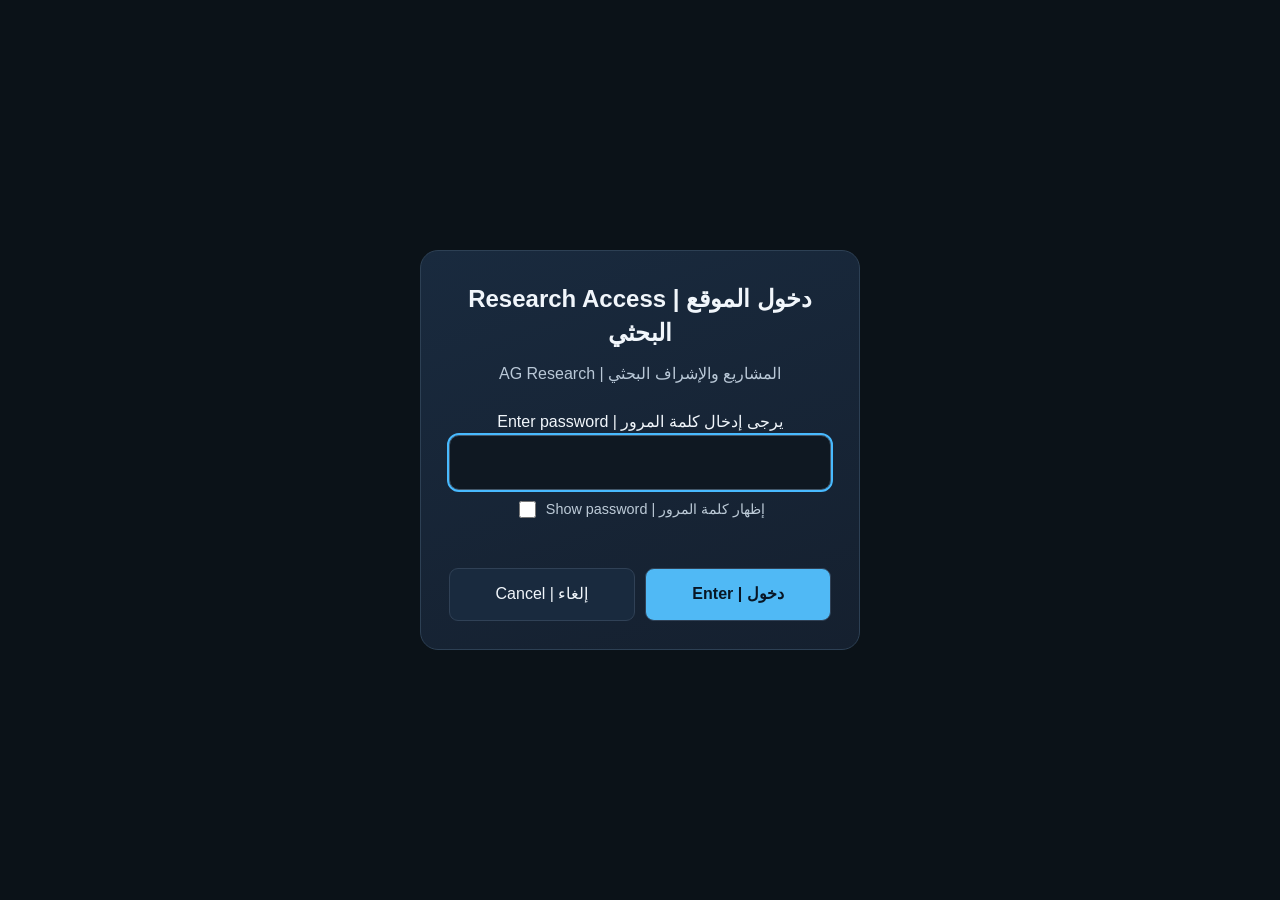
==== commit 77a06749: "Match the bilingual research sign-in card to the course access design" ====
--- a/doctorate.html
+++ b/doctorate.html
@@ -1 +1 @@
-<!doctype html><html lang="ar" dir="rtl"><head><meta charset="utf-8"><meta name="viewport" content="width=device-width,initial-scale=1"><title>دخول الموقع البحثي | AG Research</title><style>*{box-sizing:border-box}body{margin:0;min-height:100vh;display:grid;place-items:center;background:#101c28;color:#eff4fa;font:1rem/1.6 system-ui,sans-serif;padding:16px}main{width:min(100%,24rem);padding:2rem;background:#182838;border:1px solid #405363;border-radius:16px}h1{font-size:1.35rem;margin:0 0 1.25rem}input,button{font:inherit;border-radius:6px;padding:.55rem;width:100%}input{border:1px solid #8799a5;margin:.35rem 0 1rem}button{border:0;background:#addacc;color:#102921;cursor:pointer}#message{color:#ffd7b4}</style><script src="access.js" defer></script></head><body><main><h1>دخول الموقع البحثي · <bdi>AG Research</bdi></h1><form><label for="password">كلمة السر · Password</label><input id="password" name="password" type="password" dir="ltr" autocomplete="current-password" required><button type="submit">دخول · Enter</button><div id="message" role="status"></div></form><noscript>يتطلب فتح الصفحة تفعيل JavaScript.</noscript></main><script type="application/octet-stream" id="payload" data-salt="7d+QwK4ddo1dxDLOL/NAag==" data-iv="x1hUBfAhfDSwVRmy">CtK0wiYgk/5zsrSpmgl+vUanReRHl6qfTxditaRoYM5uKOktE294OcHf5jW1DQEB9QfdYTXQW+GbWyv/[base64]/Qdcc407g866hEHrlXLPc82E5xI5/RC1NLhIlMcJFr0x6/Y77aeyd5R4pV/DhP5l8fWXit1fGqriJHby0I6CI8SUIl7UZUbSwZxsiAHIdMnmiAE7AuDemWerGNO4aRKMCv8IXeevpHgTIJWZs8tdw8HOg9cSt27xLjVqjVb+wke/VVkPJWE/20jyvNcL9vo193XrUmwaTx9P/KQQxxs52FZUyipPiNa34zQe6jvWEJBHYEOGlWs0eZAI7mYMzfZ+EkyjOk6LDNKUujNkHlVXbSVLg8QdXlzRicO4DI74G83hQ3Go8ZQRKd54/0fsO+JaYjDzKENKPj4F9C2H2Tw4nzBflLyPWGDouQx0r/SAE+mFtTpv+rOTvkhQ+VhQzaonCHng5mZygEI9ohWbJDaCL91SnNcO9jT+/xg1/8W3zgAk8tm+V3TlzsnIfc/ZWNOMNUHw70wKEp7yoW9oVS7CP3asYBDHVc+FQvHUTVr8BQEk7eiEX6Mvzp8HsKL1nw4y7M3EhzG20TXUj2wOtozLZv1Z0/i21FqKlvDoZ/apqBbBwjjIxRZ81jFkkc2vB70CBtXJ0JqCLRbI9Sr8zSc/9ZiaZrYiL3pNXTkwTQHz73V/[base64]/r07WDNKCLSYfTNqUtWwaZrrKdMDRSVFIzBXjiCsd8myvA1dpF1kgrUtFdRmoAzibQRX6A1kTI/gi1ceEDubgFhb8CUwMkkCphcxqbOODFw3P0BkMax+oKlD0mF3GIiJlzIxPGAXAZ0j3I/cWFtyVz2pEQrLUHD+iO1MWcPGZxzrgfbEIwBaPeX6P+OyorWJ8vxQnmnCEk5Vbq2AJKaLC1GbayqCE4zRpOfuv5Np1bubQeG95Z8Ce83TY96YYqt/cbs9w/c2yb+fGfbvcqC7r/ynHfGCuuSyOpbaFo1cCpQLVHbG69G4PuIf2l7J65XvVvqxS+BJwrBVn348luwhDg20wLTVAiwkXv40RB7SdN3pvZjtqN6ImnSYDNhKBBJpiKubbkF/V5eHLeTe9fwrNDviK+yLE/lnKxa2EiCxSdRQCYY++z5k4saW10J0TDBiD+NAZ0oCQndFz4/ZeRj8Ot1jimykGjUS1qhInBaX0JO2kRDqAmp41th+yhox6latftDLQF7AY+SpsAMMklrrEZbeBngx+ck7UtYrIxlE/0d3rDJbCMYXdIegeMQLlysVyAtx51gCCC2eefGTI8NamspZ1uxy6I/dPBkFPppi6UsSYQIizk9URjmJrxUWtjtn/+hlkYtdWE0r0EQWGtTeRPw448hcpPAAQn0KCEWQkM+L9WCIsJ9z5KCpAjZUfbmKC/jl5DQfQwzqQXBIGE1MhWQO6TkAGjp+Knc6q0uPhYK4hrqG7/FdTebwTU4POZ763PNsJ25+K+RGSy7R4pw0/Wmx8NYuCp+xevIouXZ9Ju3kWC3gZmDXtfMP7WUewiJlyfsKiMZY63w3AgnYXCJRwoP8VELXUAsomv6KNK5TwCen7Y+7BaTPUCJ5eNFoUAAVAdSSu5dZYHfQJwZueDfCuuZgbw4ve5ajb9Csb/YM1JvQjp1vRMcnslfLCSfIN4a3BVBzhSSIfg12cLkDzw6gbQtySxvO3dVK3jHqnZaDjq4ekPNs8wfiG1Cf6SBOI1H1yL0h7feSU4fpzaoSb5IBELGNCgt9ibnLvWrjU0CxV7+kvL1ADBOUaBt0EMoaZc/aNSyRHDesFKrrqszok2JwP7tqAmdAat2P5AgPmDVhjTd/5ZFPyRhMPdzRR0yarSvPlU2kMj2duD07FIZshjAd7FMzUfziz4db/W+P86+LsTEPbGO0fPo5TCkbWmerQkK6dB2x6E+1AxReMyHDsvYH6ZGvPaSVsfxL03XjqNAT3Zl0cCKDVs7ANqjCEP3RI2NG6eYPkKyWGJkZkoKnG+hztja+xA742b9DqfW43H0H21QTnSDBHwAJ8x414b8nRWRQzBj5IbJk0nGSogVHjy/M4vdrGASbJXZA+g1D0qsC0h6lr0/J+IjZiJ4W16PPT5FDRy9PRPtZzIzom1GrMPoA2NExV6Etwv1p4Z6pcIXXBTMuYJGWofENjzX090o0f4+umHJTfO2ObYTDM4dh481IYLPVZ9xDP0+ZPF303V9AjUGG4ZC/PnZLP2eQoVYkKxhduE7AvtSpjBfnm1zvKHSh73leU12YgIhw8dcw5kGPxUmhoAYLzzBJFS7mcQWqvLMovFMc+F1jnH4txmPppzku7HLFnuGSgCrjA5AGXTHCg7jy2qncyI9k8fprKZpf3f63YsE7XyXMy/Axe66M1xGhlwgV7aZg4KzhBumK4kjCUvk4bVDAKh4buPH7/VVFSwa4REzybhY51+dBPNb7m+UZ3m7EAwP/R3czbruexWI4J3uW/hB+KpKsycabXrVL237ohWV+B/+Zafp/g4JE6WaI/[base64]/ehk4UaheMUzSWnjvbjh7jFTCqYwO8kRLeRoRy1kgRpncr3P/2/QpUZp2Fgkp0A7wkNKY8lm6dl4kHdvMOxjOz4+yfJUwOu32WvbXmNe8ysehjSh8v2jdOWWMVCpie+26J00dcyL+/UFXEfIQ0Rz6onDBLYu0WMSFCBWJ/p1bp1GOmM6I+zOMRt5uaN76R9s7bppgHH6mv1CEY3Zk6T5olh0c7KzRvAiAupP25ph8rLRy7HWRAVE0oiP4+tb/txXr4Xd4sRGEM7dLh23NYgW6NivfI1K2yRXCnlr19Gam0FZ1MyOdxj6KeBJXWyKe0R6awly+W5S/FJ1VP85pa6+ShFCMYYZdDjZYSpWDXyvIJzgu9712GgRm2VyN0yVNU5PHjFlNcfLYWiJKxs9Km3t0t42HRvMZ24KbTK5O//bgjepmudbA209SKIXvNeWAG/[base64]/sD73QIXrS0SPcZMId2IpnY2mcBeXDv3s3w5+5G6ZxxGvWIHS629Qp3et0+fTAeDKTgI79hDZ9T88uJPHGe/qA/kFJm1xcc8zWPuVU5BJSqDr/tRGhmhliu3fRyQIh+hiqAHNeR8S+DGW87GcTlMUKJx+JjHnv4kI4CI2PzAh6+t1+9eWYyXkKUx3faqzk/9h6IxwIiD4m94Hv0PcniPiKJ5Mka5T3aJqioSbxfigBq0RT4i4F1jJElz5xKugGzH82ViUXq+5emekYtSG1ieKlNaWC9Xc7VsRiRuN6N7XNUfWqD4s4AmNT/W03e30L9V5GYdm40utxtdgp7jZMhcKa7pH6sARvgNcA8E7/Dk6G7/jW0nFyRIyTiiyA0QhlXtiFhcfajawLR+VwkRW25TF4pcemEucJfFvwdH0cwtQ4qdtbV9k35M6bVurzYrEkMPsIYhyfAjhvwTPDkcyS/YFYbmaO2+J5dUDFj+rGduN34gy7aikS+h/JsBP8kOwbYAJJHMzmMdaNcBLLCLHAh0gnWxo2GDs7aRbAQeeQsvleBjWirOJyhg9VjOOoX7kSTu+/S+nRdv9EjI3p0QmfQN+MaJu2ZA2XaJnNGNM85zHbGcboCN5BPyYodWZvM5WSwlsxFV38yxMKs+FTE3UogJwyw4Bg9/3gGM8KX/uX9m9KxZpVlK+N+qQdE1ZOtVvCyPQCLljg1uMsoPkgiym9qs7WC9P8fb19UtTE/TIFfiiZVzcKf+9MIw5s5SjN2MkEysOaFzjbY7/nvHnFZ6OFepFVNp2pZOLXONvebf+2Mz8AzLEFe1xVzpprpHDHiuSVAbyhMJ0bzEN890rh3wQSgK6AX8ybugpLmXBIKlVkWnnvPVAihRqhd7hrkCZhREi9Q==</script></body></html>+<!doctype html><html lang="en" dir="ltr"><head><meta charset="utf-8"><meta name="viewport" content="width=device-width,initial-scale=1"><title>Research Access | دخول الموقع البحثي</title><link rel="stylesheet" href="access.css"><script src="access.js" defer></script></head><body><main><h1>Research Access | <bdi lang="ar">دخول الموقع البحثي</bdi></h1><p class="subtitle">AG Research | <bdi lang="ar">المشاريع والإشراف البحثي</bdi></p><form><label for="password">Enter password | <bdi lang="ar">يرجى إدخال كلمة المرور</bdi></label><input id="password" name="password" type="password" dir="ltr" autocomplete="current-password" required autofocus><label class="toggle"><input id="show-password" type="checkbox"><span>Show password | <bdi lang="ar">إظهار كلمة المرور</bdi></span></label><div id="message" role="status"></div><div class="actions"><a href="https://aoussgabash.com/"><span>Cancel | <bdi lang="ar">إلغاء</bdi></span></a><button type="submit"><span>Enter | <bdi lang="ar">دخول</bdi></span></button></div></form><noscript>يتطلب فتح الصفحة تفعيل JavaScript.</noscript></main><script type="application/octet-stream" id="payload" data-salt="7d+QwK4ddo1dxDLOL/NAag==" data-iv="x1hUBfAhfDSwVRmy">CtK0wiYgk/5zsrSpmgl+vUanReRHl6qfTxditaRoYM5uKOktE294OcHf5jW1DQEB9QfdYTXQW+GbWyv/[base64]/Qdcc407g866hEHrlXLPc82E5xI5/RC1NLhIlMcJFr0x6/Y77aeyd5R4pV/DhP5l8fWXit1fGqriJHby0I6CI8SUIl7UZUbSwZxsiAHIdMnmiAE7AuDemWerGNO4aRKMCv8IXeevpHgTIJWZs8tdw8HOg9cSt27xLjVqjVb+wke/VVkPJWE/20jyvNcL9vo193XrUmwaTx9P/KQQxxs52FZUyipPiNa34zQe6jvWEJBHYEOGlWs0eZAI7mYMzfZ+EkyjOk6LDNKUujNkHlVXbSVLg8QdXlzRicO4DI74G83hQ3Go8ZQRKd54/0fsO+JaYjDzKENKPj4F9C2H2Tw4nzBflLyPWGDouQx0r/SAE+mFtTpv+rOTvkhQ+VhQzaonCHng5mZygEI9ohWbJDaCL91SnNcO9jT+/xg1/8W3zgAk8tm+V3TlzsnIfc/ZWNOMNUHw70wKEp7yoW9oVS7CP3asYBDHVc+FQvHUTVr8BQEk7eiEX6Mvzp8HsKL1nw4y7M3EhzG20TXUj2wOtozLZv1Z0/i21FqKlvDoZ/apqBbBwjjIxRZ81jFkkc2vB70CBtXJ0JqCLRbI9Sr8zSc/9ZiaZrYiL3pNXTkwTQHz73V/[base64]/r07WDNKCLSYfTNqUtWwaZrrKdMDRSVFIzBXjiCsd8myvA1dpF1kgrUtFdRmoAzibQRX6A1kTI/gi1ceEDubgFhb8CUwMkkCphcxqbOODFw3P0BkMax+oKlD0mF3GIiJlzIxPGAXAZ0j3I/cWFtyVz2pEQrLUHD+iO1MWcPGZxzrgfbEIwBaPeX6P+OyorWJ8vxQnmnCEk5Vbq2AJKaLC1GbayqCE4zRpOfuv5Np1bubQeG95Z8Ce83TY96YYqt/cbs9w/c2yb+fGfbvcqC7r/ynHfGCuuSyOpbaFo1cCpQLVHbG69G4PuIf2l7J65XvVvqxS+BJwrBVn348luwhDg20wLTVAiwkXv40RB7SdN3pvZjtqN6ImnSYDNhKBBJpiKubbkF/V5eHLeTe9fwrNDviK+yLE/lnKxa2EiCxSdRQCYY++z5k4saW10J0TDBiD+NAZ0oCQndFz4/ZeRj8Ot1jimykGjUS1qhInBaX0JO2kRDqAmp41th+yhox6latftDLQF7AY+SpsAMMklrrEZbeBngx+ck7UtYrIxlE/0d3rDJbCMYXdIegeMQLlysVyAtx51gCCC2eefGTI8NamspZ1uxy6I/dPBkFPppi6UsSYQIizk9URjmJrxUWtjtn/+hlkYtdWE0r0EQWGtTeRPw448hcpPAAQn0KCEWQkM+L9WCIsJ9z5KCpAjZUfbmKC/jl5DQfQwzqQXBIGE1MhWQO6TkAGjp+Knc6q0uPhYK4hrqG7/FdTebwTU4POZ763PNsJ25+K+RGSy7R4pw0/Wmx8NYuCp+xevIouXZ9Ju3kWC3gZmDXtfMP7WUewiJlyfsKiMZY63w3AgnYXCJRwoP8VELXUAsomv6KNK5TwCen7Y+7BaTPUCJ5eNFoUAAVAdSSu5dZYHfQJwZueDfCuuZgbw4ve5ajb9Csb/YM1JvQjp1vRMcnslfLCSfIN4a3BVBzhSSIfg12cLkDzw6gbQtySxvO3dVK3jHqnZaDjq4ekPNs8wfiG1Cf6SBOI1H1yL0h7feSU4fpzaoSb5IBELGNCgt9ibnLvWrjU0CxV7+kvL1ADBOUaBt0EMoaZc/aNSyRHDesFKrrqszok2JwP7tqAmdAat2P5AgPmDVhjTd/5ZFPyRhMPdzRR0yarSvPlU2kMj2duD07FIZshjAd7FMzUfziz4db/W+P86+LsTEPbGO0fPo5TCkbWmerQkK6dB2x6E+1AxReMyHDsvYH6ZGvPaSVsfxL03XjqNAT3Zl0cCKDVs7ANqjCEP3RI2NG6eYPkKyWGJkZkoKnG+hztja+xA742b9DqfW43H0H21QTnSDBHwAJ8x414b8nRWRQzBj5IbJk0nGSogVHjy/M4vdrGASbJXZA+g1D0qsC0h6lr0/J+IjZiJ4W16PPT5FDRy9PRPtZzIzom1GrMPoA2NExV6Etwv1p4Z6pcIXXBTMuYJGWofENjzX090o0f4+umHJTfO2ObYTDM4dh481IYLPVZ9xDP0+ZPF303V9AjUGG4ZC/PnZLP2eQoVYkKxhduE7AvtSpjBfnm1zvKHSh73leU12YgIhw8dcw5kGPxUmhoAYLzzBJFS7mcQWqvLMovFMc+F1jnH4txmPppzku7HLFnuGSgCrjA5AGXTHCg7jy2qncyI9k8fprKZpf3f63YsE7XyXMy/Axe66M1xGhlwgV7aZg4KzhBumK4kjCUvk4bVDAKh4buPH7/VVFSwa4REzybhY51+dBPNb7m+UZ3m7EAwP/R3czbruexWI4J3uW/hB+KpKsycabXrVL237ohWV+B/+Zafp/g4JE6WaI/[base64]/ehk4UaheMUzSWnjvbjh7jFTCqYwO8kRLeRoRy1kgRpncr3P/2/QpUZp2Fgkp0A7wkNKY8lm6dl4kHdvMOxjOz4+yfJUwOu32WvbXmNe8ysehjSh8v2jdOWWMVCpie+26J00dcyL+/UFXEfIQ0Rz6onDBLYu0WMSFCBWJ/p1bp1GOmM6I+zOMRt5uaN76R9s7bppgHH6mv1CEY3Zk6T5olh0c7KzRvAiAupP25ph8rLRy7HWRAVE0oiP4+tb/txXr4Xd4sRGEM7dLh23NYgW6NivfI1K2yRXCnlr19Gam0FZ1MyOdxj6KeBJXWyKe0R6awly+W5S/FJ1VP85pa6+ShFCMYYZdDjZYSpWDXyvIJzgu9712GgRm2VyN0yVNU5PHjFlNcfLYWiJKxs9Km3t0t42HRvMZ24KbTK5O//bgjepmudbA209SKIXvNeWAG/[base64]/sD73QIXrS0SPcZMId2IpnY2mcBeXDv3s3w5+5G6ZxxGvWIHS629Qp3et0+fTAeDKTgI79hDZ9T88uJPHGe/qA/kFJm1xcc8zWPuVU5BJSqDr/tRGhmhliu3fRyQIh+hiqAHNeR8S+DGW87GcTlMUKJx+JjHnv4kI4CI2PzAh6+t1+9eWYyXkKUx3faqzk/9h6IxwIiD4m94Hv0PcniPiKJ5Mka5T3aJqioSbxfigBq0RT4i4F1jJElz5xKugGzH82ViUXq+5emekYtSG1ieKlNaWC9Xc7VsRiRuN6N7XNUfWqD4s4AmNT/W03e30L9V5GYdm40utxtdgp7jZMhcKa7pH6sARvgNcA8E7/Dk6G7/jW0nFyRIyTiiyA0QhlXtiFhcfajawLR+VwkRW25TF4pcemEucJfFvwdH0cwtQ4qdtbV9k35M6bVurzYrEkMPsIYhyfAjhvwTPDkcyS/YFYbmaO2+J5dUDFj+rGduN34gy7aikS+h/JsBP8kOwbYAJJHMzmMdaNcBLLCLHAh0gnWxo2GDs7aRbAQeeQsvleBjWirOJyhg9VjOOoX7kSTu+/S+nRdv9EjI3p0QmfQN+MaJu2ZA2XaJnNGNM85zHbGcboCN5BPyYodWZvM5WSwlsxFV38yxMKs+FTE3UogJwyw4Bg9/3gGM8KX/uX9m9KxZpVlK+N+qQdE1ZOtVvCyPQCLljg1uMsoPkgiym9qs7WC9P8fb19UtTE/TIFfiiZVzcKf+9MIw5s5SjN2MkEysOaFzjbY7/nvHnFZ6OFepFVNp2pZOLXONvebf+2Mz8AzLEFe1xVzpprpHDHiuSVAbyhMJ0bzEN890rh3wQSgK6AX8ybugpLmXBIKlVkWnnvPVAihRqhd7hrkCZhREi9Q==</script></body></html>
--- a/access.css
+++ b/access.css
@@ -0,0 +1,15 @@
+*{box-sizing:border-box}
+body{margin:0;min-height:100vh;min-height:100svh;display:grid;place-items:center;padding:16px;background:#0b1218;color:#f1f6fb;font:16px/1.65 Arial,sans-serif}
+main{width:min(100%,440px);padding:28px;background:linear-gradient(160deg,#192a3e,#15202f);border:1px solid #2d4054;border-radius:18px;text-align:center}
+h1{font-size:clamp(1.25rem,4vw,1.5rem);line-height:1.4;margin:3px 0 12px}
+.subtitle{margin:0 0 21px;color:#b9c8d7}
+label[for=password]{display:block}
+#password{width:100%;background:#0f1822;color:white;border:1px solid #43576a;border-radius:10px;padding:13px;font:inherit}
+#password:focus{outline:2px solid #48baff;outline-offset:0}
+.toggle{display:inline-flex;align-items:center;gap:7px;margin:8px 0;color:#bdcbd8;font-size:.9rem;cursor:pointer}
+.toggle input{width:17px;height:17px;accent-color:#50b9f5}
+#message{min-height:1.7em;color:#ffc7b6}
+.actions{display:grid;grid-template-columns:1fr 1fr;gap:10px;margin-top:12px}
+button,a{display:grid;place-items:center;border:1px solid #304156;border-radius:9px;font:inherit;padding:12px 3px;cursor:pointer;text-decoration:none}
+a{background:#192a3e;color:#f1f6fb}button{background:#50b9f5;color:#081625;font-weight:bold}
+:focus-visible{outline:2px solid #50b9f5;outline-offset:2px}
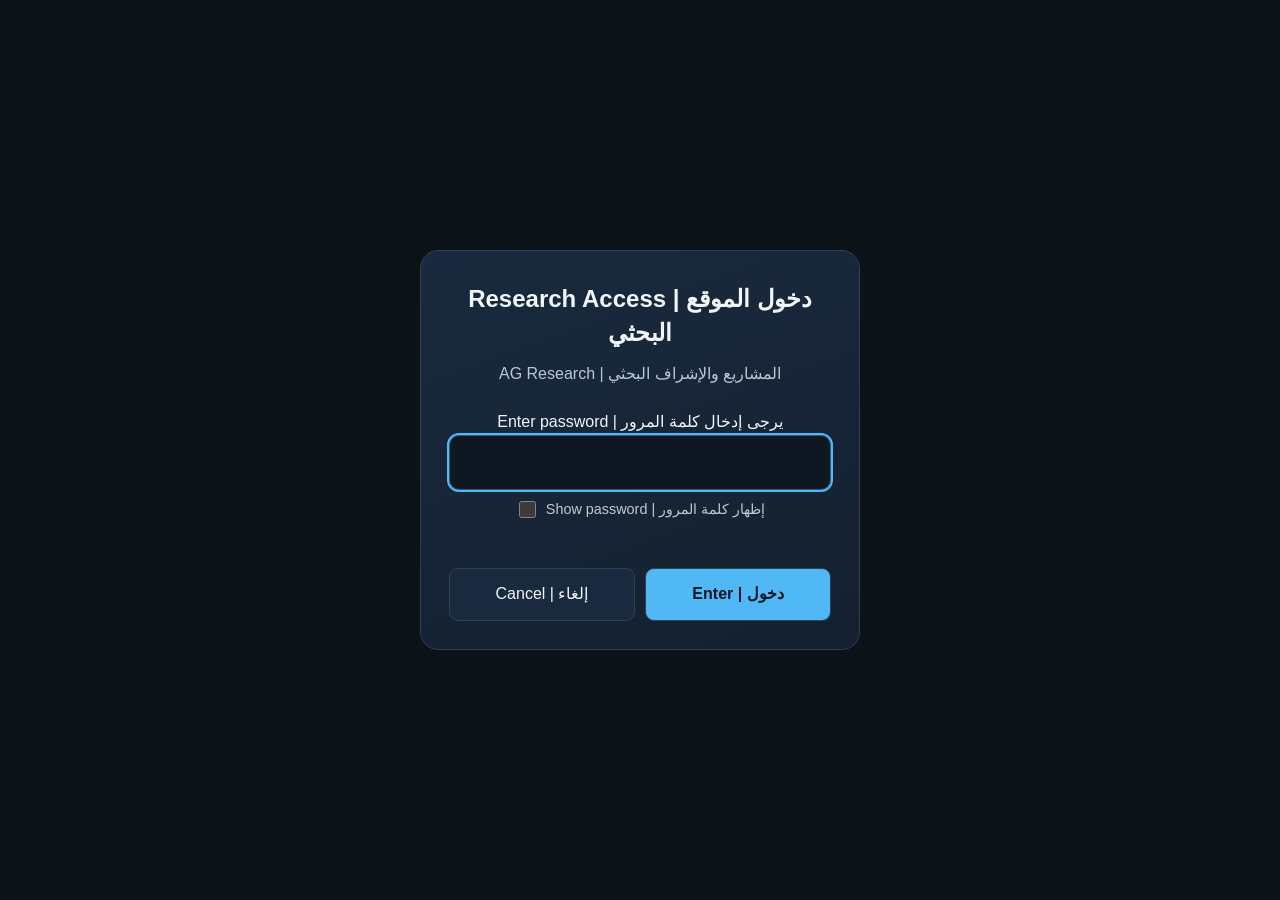
==== commit c087bea5: "Keep dark canvas and wait for styles before revealing decrypted pages" ====
--- a/doctorate.html
+++ b/doctorate.html
@@ -1 +1 @@
-<!doctype html><html lang="en" dir="ltr"><head><meta charset="utf-8"><meta name="viewport" content="width=device-width,initial-scale=1"><title>Research Access | دخول الموقع البحثي</title><link rel="stylesheet" href="access.css"><script src="access.js" defer></script></head><body><main><h1>Research Access | <bdi lang="ar">دخول الموقع البحثي</bdi></h1><p class="subtitle">AG Research | <bdi lang="ar">المشاريع والإشراف البحثي</bdi></p><form><label for="password">Enter password | <bdi lang="ar">يرجى إدخال كلمة المرور</bdi></label><input id="password" name="password" type="password" dir="ltr" autocomplete="current-password" required autofocus><label class="toggle"><input id="show-password" type="checkbox"><span>Show password | <bdi lang="ar">إظهار كلمة المرور</bdi></span></label><div id="message" role="status"></div><div class="actions"><a href="https://aoussgabash.com/"><span>Cancel | <bdi lang="ar">إلغاء</bdi></span></a><button type="submit"><span>Enter | <bdi lang="ar">دخول</bdi></span></button></div></form><noscript>يتطلب فتح الصفحة تفعيل JavaScript.</noscript></main><script type="application/octet-stream" id="payload" data-salt="7d+QwK4ddo1dxDLOL/NAag==" data-iv="x1hUBfAhfDSwVRmy">CtK0wiYgk/5zsrSpmgl+vUanReRHl6qfTxditaRoYM5uKOktE294OcHf5jW1DQEB9QfdYTXQW+GbWyv/[base64]/Qdcc407g866hEHrlXLPc82E5xI5/RC1NLhIlMcJFr0x6/Y77aeyd5R4pV/DhP5l8fWXit1fGqriJHby0I6CI8SUIl7UZUbSwZxsiAHIdMnmiAE7AuDemWerGNO4aRKMCv8IXeevpHgTIJWZs8tdw8HOg9cSt27xLjVqjVb+wke/VVkPJWE/20jyvNcL9vo193XrUmwaTx9P/KQQxxs52FZUyipPiNa34zQe6jvWEJBHYEOGlWs0eZAI7mYMzfZ+EkyjOk6LDNKUujNkHlVXbSVLg8QdXlzRicO4DI74G83hQ3Go8ZQRKd54/0fsO+JaYjDzKENKPj4F9C2H2Tw4nzBflLyPWGDouQx0r/SAE+mFtTpv+rOTvkhQ+VhQzaonCHng5mZygEI9ohWbJDaCL91SnNcO9jT+/xg1/8W3zgAk8tm+V3TlzsnIfc/ZWNOMNUHw70wKEp7yoW9oVS7CP3asYBDHVc+FQvHUTVr8BQEk7eiEX6Mvzp8HsKL1nw4y7M3EhzG20TXUj2wOtozLZv1Z0/i21FqKlvDoZ/apqBbBwjjIxRZ81jFkkc2vB70CBtXJ0JqCLRbI9Sr8zSc/9ZiaZrYiL3pNXTkwTQHz73V/[base64]/r07WDNKCLSYfTNqUtWwaZrrKdMDRSVFIzBXjiCsd8myvA1dpF1kgrUtFdRmoAzibQRX6A1kTI/gi1ceEDubgFhb8CUwMkkCphcxqbOODFw3P0BkMax+oKlD0mF3GIiJlzIxPGAXAZ0j3I/cWFtyVz2pEQrLUHD+iO1MWcPGZxzrgfbEIwBaPeX6P+OyorWJ8vxQnmnCEk5Vbq2AJKaLC1GbayqCE4zRpOfuv5Np1bubQeG95Z8Ce83TY96YYqt/cbs9w/c2yb+fGfbvcqC7r/ynHfGCuuSyOpbaFo1cCpQLVHbG69G4PuIf2l7J65XvVvqxS+BJwrBVn348luwhDg20wLTVAiwkXv40RB7SdN3pvZjtqN6ImnSYDNhKBBJpiKubbkF/V5eHLeTe9fwrNDviK+yLE/lnKxa2EiCxSdRQCYY++z5k4saW10J0TDBiD+NAZ0oCQndFz4/ZeRj8Ot1jimykGjUS1qhInBaX0JO2kRDqAmp41th+yhox6latftDLQF7AY+SpsAMMklrrEZbeBngx+ck7UtYrIxlE/0d3rDJbCMYXdIegeMQLlysVyAtx51gCCC2eefGTI8NamspZ1uxy6I/dPBkFPppi6UsSYQIizk9URjmJrxUWtjtn/+hlkYtdWE0r0EQWGtTeRPw448hcpPAAQn0KCEWQkM+L9WCIsJ9z5KCpAjZUfbmKC/jl5DQfQwzqQXBIGE1MhWQO6TkAGjp+Knc6q0uPhYK4hrqG7/FdTebwTU4POZ763PNsJ25+K+RGSy7R4pw0/Wmx8NYuCp+xevIouXZ9Ju3kWC3gZmDXtfMP7WUewiJlyfsKiMZY63w3AgnYXCJRwoP8VELXUAsomv6KNK5TwCen7Y+7BaTPUCJ5eNFoUAAVAdSSu5dZYHfQJwZueDfCuuZgbw4ve5ajb9Csb/YM1JvQjp1vRMcnslfLCSfIN4a3BVBzhSSIfg12cLkDzw6gbQtySxvO3dVK3jHqnZaDjq4ekPNs8wfiG1Cf6SBOI1H1yL0h7feSU4fpzaoSb5IBELGNCgt9ibnLvWrjU0CxV7+kvL1ADBOUaBt0EMoaZc/aNSyRHDesFKrrqszok2JwP7tqAmdAat2P5AgPmDVhjTd/5ZFPyRhMPdzRR0yarSvPlU2kMj2duD07FIZshjAd7FMzUfziz4db/W+P86+LsTEPbGO0fPo5TCkbWmerQkK6dB2x6E+1AxReMyHDsvYH6ZGvPaSVsfxL03XjqNAT3Zl0cCKDVs7ANqjCEP3RI2NG6eYPkKyWGJkZkoKnG+hztja+xA742b9DqfW43H0H21QTnSDBHwAJ8x414b8nRWRQzBj5IbJk0nGSogVHjy/M4vdrGASbJXZA+g1D0qsC0h6lr0/J+IjZiJ4W16PPT5FDRy9PRPtZzIzom1GrMPoA2NExV6Etwv1p4Z6pcIXXBTMuYJGWofENjzX090o0f4+umHJTfO2ObYTDM4dh481IYLPVZ9xDP0+ZPF303V9AjUGG4ZC/PnZLP2eQoVYkKxhduE7AvtSpjBfnm1zvKHSh73leU12YgIhw8dcw5kGPxUmhoAYLzzBJFS7mcQWqvLMovFMc+F1jnH4txmPppzku7HLFnuGSgCrjA5AGXTHCg7jy2qncyI9k8fprKZpf3f63YsE7XyXMy/Axe66M1xGhlwgV7aZg4KzhBumK4kjCUvk4bVDAKh4buPH7/VVFSwa4REzybhY51+dBPNb7m+UZ3m7EAwP/R3czbruexWI4J3uW/hB+KpKsycabXrVL237ohWV+B/+Zafp/g4JE6WaI/[base64]/ehk4UaheMUzSWnjvbjh7jFTCqYwO8kRLeRoRy1kgRpncr3P/2/QpUZp2Fgkp0A7wkNKY8lm6dl4kHdvMOxjOz4+yfJUwOu32WvbXmNe8ysehjSh8v2jdOWWMVCpie+26J00dcyL+/UFXEfIQ0Rz6onDBLYu0WMSFCBWJ/p1bp1GOmM6I+zOMRt5uaN76R9s7bppgHH6mv1CEY3Zk6T5olh0c7KzRvAiAupP25ph8rLRy7HWRAVE0oiP4+tb/txXr4Xd4sRGEM7dLh23NYgW6NivfI1K2yRXCnlr19Gam0FZ1MyOdxj6KeBJXWyKe0R6awly+W5S/FJ1VP85pa6+ShFCMYYZdDjZYSpWDXyvIJzgu9712GgRm2VyN0yVNU5PHjFlNcfLYWiJKxs9Km3t0t42HRvMZ24KbTK5O//bgjepmudbA209SKIXvNeWAG/[base64]/sD73QIXrS0SPcZMId2IpnY2mcBeXDv3s3w5+5G6ZxxGvWIHS629Qp3et0+fTAeDKTgI79hDZ9T88uJPHGe/qA/kFJm1xcc8zWPuVU5BJSqDr/tRGhmhliu3fRyQIh+hiqAHNeR8S+DGW87GcTlMUKJx+JjHnv4kI4CI2PzAh6+t1+9eWYyXkKUx3faqzk/9h6IxwIiD4m94Hv0PcniPiKJ5Mka5T3aJqioSbxfigBq0RT4i4F1jJElz5xKugGzH82ViUXq+5emekYtSG1ieKlNaWC9Xc7VsRiRuN6N7XNUfWqD4s4AmNT/W03e30L9V5GYdm40utxtdgp7jZMhcKa7pH6sARvgNcA8E7/Dk6G7/jW0nFyRIyTiiyA0QhlXtiFhcfajawLR+VwkRW25TF4pcemEucJfFvwdH0cwtQ4qdtbV9k35M6bVurzYrEkMPsIYhyfAjhvwTPDkcyS/YFYbmaO2+J5dUDFj+rGduN34gy7aikS+h/JsBP8kOwbYAJJHMzmMdaNcBLLCLHAh0gnWxo2GDs7aRbAQeeQsvleBjWirOJyhg9VjOOoX7kSTu+/S+nRdv9EjI3p0QmfQN+MaJu2ZA2XaJnNGNM85zHbGcboCN5BPyYodWZvM5WSwlsxFV38yxMKs+FTE3UogJwyw4Bg9/3gGM8KX/uX9m9KxZpVlK+N+qQdE1ZOtVvCyPQCLljg1uMsoPkgiym9qs7WC9P8fb19UtTE/TIFfiiZVzcKf+9MIw5s5SjN2MkEysOaFzjbY7/nvHnFZ6OFepFVNp2pZOLXONvebf+2Mz8AzLEFe1xVzpprpHDHiuSVAbyhMJ0bzEN890rh3wQSgK6AX8ybugpLmXBIKlVkWnnvPVAihRqhd7hrkCZhREi9Q==</script></body></html>+<!doctype html><html lang="en" dir="ltr"><head><meta charset="utf-8"><meta name="color-scheme" content="dark"><style id="first-paint">html{color-scheme:dark;background:#101a26;color:#f4f8fb}html.restoring body{visibility:hidden}</style><script>try{if(sessionStorage.getItem("ag-research-key-7d+QwK4ddo1dxDLOL/NAag=="))document.documentElement.classList.add("restoring")}catch{}</script><meta name="viewport" content="width=device-width,initial-scale=1"><title>Research Access | دخول الموقع البحثي</title><link rel="stylesheet" href="access.css"><script src="access.js?v=2" defer></script></head><body><main><h1>Research Access | <bdi lang="ar">دخول الموقع البحثي</bdi></h1><p class="subtitle">AG Research | <bdi lang="ar">المشاريع والإشراف البحثي</bdi></p><form><label for="password">Enter password | <bdi lang="ar">يرجى إدخال كلمة المرور</bdi></label><input id="password" name="password" type="password" dir="ltr" autocomplete="current-password" required autofocus><label class="toggle"><input id="show-password" type="checkbox"><span>Show password | <bdi lang="ar">إظهار كلمة المرور</bdi></span></label><div id="message" role="status"></div><div class="actions"><a href="https://aoussgabash.com/"><span>Cancel | <bdi lang="ar">إلغاء</bdi></span></a><button type="submit"><span>Enter | <bdi lang="ar">دخول</bdi></span></button></div></form><noscript>يتطلب فتح الصفحة تفعيل JavaScript.</noscript></main><script type="application/octet-stream" id="payload" data-salt="7d+QwK4ddo1dxDLOL/NAag==" data-iv="RC+4I/w6AABa3lXM">cfswWbH6db1MWrS+eb1FAlZ0M4lZHXkxOlnoNj1izIp+Eql9cpIrr2ek76gz/rS1xATJo3Vl4v6oLXOIxDG47OlbonZkwCBfEMn2NPKSSSBGFiA6d3FZPdhUl5/qEpHE9OJNG18J0CXw3s39DcoEg4i7eAtjwW7z4QyVb5bkq0MMlDgP/1ctODh4/HzV8eV7HAxn65tPDX/brzSQ9GB9Tbj6wOib4hoCYCN1wqSEPzi+m2jU7jh+rzTd5U5RtRtChTSwYHO+8gqU5YVDByuSoMm6HUSo2v3gevSuQmthpcaKh9r+GJeP7mYbtmAyjzI2/5cNS6HIyObXWcYFgPapO/rZzSwLm6TRhTlJET02G+1QRHxzAcYjlQENkq2tWDNUzNiMC42brEYS64wu+8FwP/l1N4L07OxIDQuRBYS1OP2dDRx4mlxiWmG6DX4I6gntetSk46AehJriYXc8FaCSUgb42UqiX0pzxPgL1Gr6V5w2p8XDkQ0so9r5yzDuJpy2hcxhg0yBCT8TeWXoNLroPCu7bseYkTQC3kDshtKJfCiokQSjTsfcouEvr9uap82qL8aP65ArKK8wlBDJNFgwV2H+3/xJF6gqVU36/IHxo0yazY3VJXdUyEfgYdtQ095ozX+LR3z9T0xKz/XyDbXtGQJGBhM82Qbm3s6ITrQ09kc/XZlrfr9HT/JL3fgj/ci/oYNnxZvYQkOhnpkKsvQCl2WPsiue5Yk/eEXg3gct98LPCSwABJSjYA63qp0WFRTbJ4OYxW8yCXx5nE8mMiszP9nQwAwhI5K8ET/r6v124xwrSFh+rX305hfHF54mas0vSSnYDOpZhuAYZbvz5gVJjnqiMaMvuAp8uhs8aoWrrn8hQvmr35oUfpQloIxyxJtjxNyQl6spycUY03rkWjzIRgqA/dfQdNfX0LW18wDIuUU+Fy1TmzdVJQ8rBnCon6m6HgH1gQ9up3EbLxRkIJcNFl5yXfo0TxZA2sUMFwkENgM9Ga2x9hKtogqbfSd2ZQr7OTuKGuVATRMkJ4v6uJGv5k/0f5GJulcdWnk3XGqtsZ7BJ6TBdLdCnoznP1IkkW/mo7VfQ7u0s9gfls9dQ9BYbedDrlkQrROWa/GWjriaGO4nDbsBPHfl1jq7ZnmNEEQzrd8lb0aUuCd0njGejicIolWwtlrKiyoqciHtThXqfwuoPxhKmWkksSlfWHGcgkaEj96AVSB0TZc83vEoZV9krEA9F7EazONZqq0WrppgC818EzTXfu47v2d02qlHr4y4XrvPz1QYcg/7wEtPRPptC5K1ZKuCHLKumrB2+8ab3cl6mCr5IAK6kkGhdFjYBAfCtyxzIP3hkD3ZvChw+mMJgc9PnimYTMlziA+hkZzh6eQTX5DB+SlHfZrLf9n/STGxf1v3p9xCsMdc6qXYT9lBEaHEEzVjiXs7YwNBnOhQ5CrPh+/Ac24O1cgfpFH8/JTaqfUVaVAzyVjcloB5/cu95n3LVs7ngAF0jiMHcCHhp9MvUP+LXjCBS1mXHEaonJuhJKiCqYlH0IJ40Bq80ThKV85SXBLxlSK+V/L7v8VMZ28915V3OektnNI6mBthowgl9grfw+cX0rTbuWPHkERoognfvpSqf8/[base64]/NJTXdzjePP7TF1HFDe+cASsf1FyAHLxAT/uRC0FtLEFF4TSp/5E/yDnXa0ImoCUg37IpjZrloZSLhQ4saAkYVMn88D9TsEdScBRdodVFwLdLeLHiT9aQN0Dg4MCvmJ3TNe6qWDUAoKYe2G/pnkFQSe+x+Mu2x9NmTPgaPZ2s//Boc1DFtwUnQcU6fNhN34VMLhaPlg10cV9DrjSOqWgiAdvgvKDYRMbFUL/HgaPg+iPSWexymFNfm/YKdE+1sVgveSWnKE7O5Ne5PMYFqXJ4WKEmuzmdyu1Z1MsbC4ll6SUQZZpadVNjb6ujrNeQJSegrRRkmQJ/7q8JmsJicIOoOU4DzuIWAi57UmMU0z+v+ZUBNRaCo+KsM7rEydV4hDrgQExH9e9n405RuwA5S9pPl4Pw23jdx4Uokzu+POfSjR/rRYq2z1iWDpezifqTvja/J4IcVmwiLQ9/aomgARyE4ApavjcvSLyfy8wzy8YTTJo9Q2SdRGkqYg4OvWtS8gSQvJdMLQdZjQRicrwvyJ6ymvEoLwASPRXB+Rn09BUpoX4Q/AIra6dGbhY74GAAVTTWrkpPmqvJgtGzN6VDLA22yoVqz/8s1JOWKDzSpKfCphPjWEIGu6S6f3ckBAnsVdceisrL0XBZdEjaHR3/xoTXsigsNrTBr3AoQnIQeMK8jQNDQj44YEPPuVQYmr24PT5b+uhC8fTpg9Tvm7Y7ti7a+66ys2wh2rMKVGjDazerFUFzZsFPEsxUbAwnEDSwIX0HJdRWk136CQn+MQrWQO2Jn3irm5Fap+gvMHecjTd0xVxyM+o+7E28Cn+SA/sqqOys5nGO2DobXos5rz90DTIvuMd/qEEJOmOahIMhHFvrDXajrrLL0qQg5hhJItvBkJ288UjwCwgGPAIqRT6wL37KWAy58CWcWPqCSYWdmMeV/cEwjM5qrGLRKIjc0Ql/9vzWbXIzYtubOh5g6AA4w5UULeaO/QoMt9sGVpZ+cY9c/x06uy0ioYyRJULaeiHtln6iH+QsijFLIaCQb+QOqCIthDQZ5c77bhH71KwaY9GsdhvXA92yphJnrmsPLhOA8pPhdwZVs90R2wR9M1LaqiY8MTtP4TML3D+2uCWudS1SB67t8+VzIrkin6g5ax5NmB9uK373D/YTvoGAdEbdoDqrP4RzkIJ1BsoPUxTpTI6bINuxwowqzgF15mMSYR55O/sP8h/Nbc/V9NBeGNWKutOEyTS0uAYmu56enIZAMTd8UMb5kbJFrCSbozkoT/ALjssUPaMOZ0WIduliTN7N2leESfrm/hxHmKOu49WPzcQkeJzDd/Mk+WxGobExanTLskVp0Mtz8u19t/8BmMBx1M3EU/2jwrxbbZv4NzFUYfryl0uMqbbgay5Qa8kjKX+CDQKsxbb0AmnrZ5QmbLmTgQMHbb3Fw/84hK+9y7D1BmIdwaAyihhDXsLEKXZOseUzJfQPWGWFUqTmDaJhBdRDP2cpS9al7j5XqDJuG7iZBzT3SnVaCrVuRY6sNqJ0W38NrMPXKm+t4YoDGaqhAoCJB1/[base64]/4tyPLAleqYwrifLdd+yKhOZ0eUSXOXY1zv0ro6QKjcL7MgItXGed/rcUuDC8BswhtyjUkxgFgFeEt0GELp6EF2H2ikVfvWQeynD+RlDSxbh26BhxMoZ9cZByuCLokCFtUE4irYYVSlNTM+/CQMRikiagZo7JZ6C3gsw5d6jpRc4K4jyMGmLeM8rv2TLDrUvZOInMyrUoqDg1YCFp8f7Nxa8/Ago8UPDY7+ntas3pX5JDJqI2dAaiUmXPYZDS5TR6tMcxiydqSbS6fsDGO34duOMJa6JNuCFDUANdIUQm8n5wgGoehcz/UuFtRiI0OGaXTL0s5l+01UQYLNX1gKZdr9srBp0XnGnCFQb8FGVfid5iwRc6dFF/mRpMJTpuDTVhrgDyOnl3u9rnByLvU0WXAOHaAGUr5p7HLTkebzbOJrLhy5nHcC/O5708CZhnu5P9ByodJBmlzH6l/wx9upcahmi2/SMca4ol1vZxUOcHGgeOfnb/hpQSbAGD/7yaBEAovt/6Qsxb9g9Qt+fMS43uUdTM8s1D3a5XUzW7A0ApnkebkKL2h50QtAghAAM4eACxJ4CxDbyqfKFMV29AO18XBmEUcWL6aPhYb6HF2ZC+7Gy/j5CsynLV9rs4yd2G7B7qr5lI1VKT6MB6Geogsx8Q/5S6N9YB9RwyJ1q3Hhp3h4IcF8S99htekNh8/UUdzbIC500GWf5QigMfp5Yaw28duRJOcW2DMJAcVvQC69HbIYs0nQ9cAB6Pp9xLT400aLzgKJc/UB0iPXeP3g/29b5WmNfsc4NsSw9yINK6TCVBsQnlU04IsE6byJQkgYbqrmc5A+yIacvzual38EuiZ3SECAT8dRb5OlA0lfIrcLVwBwnGNscPuOoF7+lfF8UqV6PT5Y7bIX9bm8AlZRWbuUse2rSMmz4uxhH/sAs0YtdswchrsDWEGoMlhxrqkbEcW8cVEw/pgqvp5gG4P18JPu0S35LT2AKljW6ekqWdRUnwOH4+vmrmUm2YQZGp9Nq5w/W9Tm6G3O5CiJ2ZQvHV1xaq3mgSjHASyJFvPwhWDu4Nmq3bNqOyHAPChCrCydCYWbc7H/rzVkGbijaYlnPhBq3s1UzFwDBU8/[base64]/cC284s7H14FdN1uJw4KuW2EyLB3Va4rfGQWj3dJ7lDZoVsNf6BY1mlUXQdz6U+x6KhItO5fSO4hokAv2CoA4TmPexCB2C4edPZmGoiaZMyv5hgb8BDNpk+u4/GBknSiGzEQeNoLr+BAHNiQ0dOu2+KAodRzuwYyjL2pW+f+9X+S5RHLdtD1XkHmxNwCf6Px5PCosPDr0D2ffEm/Fj6tUsQkXzXRVyPKk+iyvWX7UQ9O4fWb0lOyG2bTs5JnXHn7u6xuy3mDV996DryRj18ctSli8VHp0RMWEYwmukZquZwotHlVLHo/NcrctZBKDfEBxx7p7j50mR7/[base64]/TjCt8vIO1bBO4an/hQ9By4ZPe+qXJcuSHusBJnyezHtPrakvctMFmaSU5WFiEjXKndetYrzzc/[base64]/v8e8M8yQx6krEVZ2h0r8ir41gs8PMraFCr9tA+snE3K4LpstbHuPK5xDNGRyxvnOuP/dZfAKpewCH/+LQOsos+UC0chlaGCFlCqBO00FFI1J0nSIR6oZaguCpBXo6PoCKagH4mK1cxBcl8Im7UAc533q2nfYQL708TmSlyyw6NH04SeVb0ES1JP3ljkcbpi2NpUeObhicB1WZHqbvqb21PKUc9+jX3wh3ghv/7KBcXULu+Ux2txKT70uoRnXwXmoNAUaRrAy12X0vzkCNEB0GWctPnFgyM1FDTlJCm/Y4TyzNcfbIpHwIM5mCBTnL6YWDLKB6HyTOOI6W0KAYbqbEyzTt5yx3zgdFbEmXIhrrTpG5Wf0IkypPYRbASAdtU07Fs7EXJU1EOmRUN7S5G0TxtGnfmV08lXedcddHGF0UPiAyyY1mrjo2CVx2vKIiPWDAo2rVEPKV8dP8S9I7lpKAhRfQ8bfjs/QC0izMy2w7wa/RJx+Zesxb9Stotq6c4dyhlDwkNkbss3BgOUuL3gvIfMmzM3/7YOacq2rLJHLkyDCXnEnTVJRGFZPIom2Dcio8abl/OYsvsROpIJjxF5tkIYdHHZOXgb5gQEFMfPmfgibxHyW6WDf93zglLGK3SWQWRk7Zoo/sD5g0xnLzqn6tz6szkT1UFRpFrZviQSoTI0G77haIbGvfHAdN5Xh/oWozG07Eed4xqIB92FWJ2itG3E9/lOihyubmpXAC2Ac9LXFkgD6ExXfWkc68vFuPCAGOeclUOF27+tfNGoYGp8K2PxTDqVANANev/qw/RFHXalpro5Z2qE448OZdmWJ5wuolRHqn2Y1XL8sMIMCqsRe2b6HbqKbYeNqxiWLYP1PjFHT2iavJdSICZ1Uy8tj/ShLMbvcZxwnHYVZQsGuJR8boeboC3GJdEbbZAflwZousdsDy6zut5mYsVaU5ZqCfVseXWkRy8/TFxQHFZ2otiaC99g06qomOfTdVi2e45HnL/9hKqtGVu6FeYkCbK90SVd+u6HJ5Y9AUXqxT7ssdGaOGZz7O97py9Hi1BwOkxIrELlgaYzCQYQfCVwu/[base64]/aZz82DSGq+wF3Ua3ySZWnmMh3NM6ooyS6Wmhc0r7fICiSgXeiFDxNyvGUKEGibXpfyqitdydi4PJW1cawCrOW5hNAhD1qlei3kxZWBQoWV/9xxk2Gv8rIoK0M+zfBLZURZiq2J5lTkOdrWvzhJQlp/oCJ/1WRjLUSWwVcMz+b5tzAz03aUlaIv0Qp1n9YEp09rnygCxtW0ICDK1fHyuMFnSCn/26bvRg1wTzmnK8sg0ndbT4vjEgKu3tEaUuZBY7usiGSAIRDrrwQZtv4nxQ1jUNe0bNS43TJpVv6ZmTO9zIevBNcQaXq54t0bTEjPAP1+UxDjeMycc+8YSkqtBVW2ThnhLoauJxqrIdgp/TrHuuGaW+f3ZB2E0rcM7+t780lyIsWCLjb/zUJP1GwccOh+ZjNAeh/kqaKrUHn3YWLx3FSc/yecMfjUz12NyAQkdd2Vgmi3pw7BNTOfmOWOxHEkKH3zGLrLZHOiAIpE1g99YvQMaZ1hXPnPVRlq9RuvuuH4Hdwza3qEc0raeYfP21defdSPxTHzPRs4ff3N9MEoHzsnc6NyCZ296Su6obOWOW3WvX/KOx4QPYAGbyn+tOBiH+s7FPKJjyQDiqm8bljGQcq36siZFwuGwL9tYofBtKGNWd231gKlYvdRPONYcEwCVqNkr95hCYRmvxxdJw8Z8cb2o22pNmZrQbcx+iKiIisnFlAWrY2UUUizhz5KkJrPX7hW1+B/nLdPkGhZSvOWMTQXtCPZn2vk91H0CWgdlRGKnqE/8gpYzeUj7ohEtoYjCOHOgD37rxWZJMNSGp83Qztq/HoPNZwpwgzfVuqX7TkCcVa77gMHHd4JmLAG4xYh1XWpElfchB+jZN4NzkBb70t9NaSs9it4q0g6Yqi6nX6l2zU39QRswoW+bsYKpMmVSxiVci6AZPSfUf71bbzkE2QtslAiqccZUqSGh2oU/So5HaYWQtYtkblTws8L6VjVCbloo8/8xp8Ijuzsb+ttKzg1SscGtGqQdXKHy3B0lgJYSoWJHeWjPIxoWUF8Je5+IZKPhmV5QOvPmodm1WbD3SSUUMngMmBi30ivhs1E4nrE90Oz5tzJaY8VrhTHSPFX1mE/debKrnzYIhK0YEEseAa9gd/+iLvCAj49nX1CXkM6AQEwO8l7hfUoPfNy2FwGYjjf++Z228BlpTHxq2b/STLpuS779KemwcrNqqFjKM9X9jMvnVirTTSiRgEXbMxKyNFir1LYi7XSF457a5BrtCQu5H4Mi5ADF1B35TSSbjjGag4eTtoAiFfoS/yZ0spLir4HIQEn0xIIJNokvorfiMJStP++K1RoBGKTugM2U1zugQ57J551vyJF5SEaNfZmHE3MeeFyErl2KdeSMvRffQOrCyLYwYqrz7v+TsWu+bRD/N0yjZZvHlyArVEh9WXEieWk6uk2qCzBcEBeL7dcdviKLnOCj6I9UzJyuYi+xcxqethuLWfaNmeE2NABR3gJykdrUgZQQJTKf21hISHd1CKS6XBIESD6Mo6rVp7scFZVSd3AOsGclp9SGL6g7Q4Pa1NLw3oc+G+NrLI41dyeQrC70PpVR5YMadrCh/nnm4OqzDj7InldnANOHVO2gxdGwFjn2TKZEFmgyCFUfTFvL3OkHIT15IWNMe0zh6Zb8Sb5+nHpT5RPsuBVdRyxGqxMpbGOpXLePIJBOTNRcZb3F4yN/ITAYlAVltA3+sxleDMY9TW/fp2XxCJDTYiySYGY=</script></body></html>
